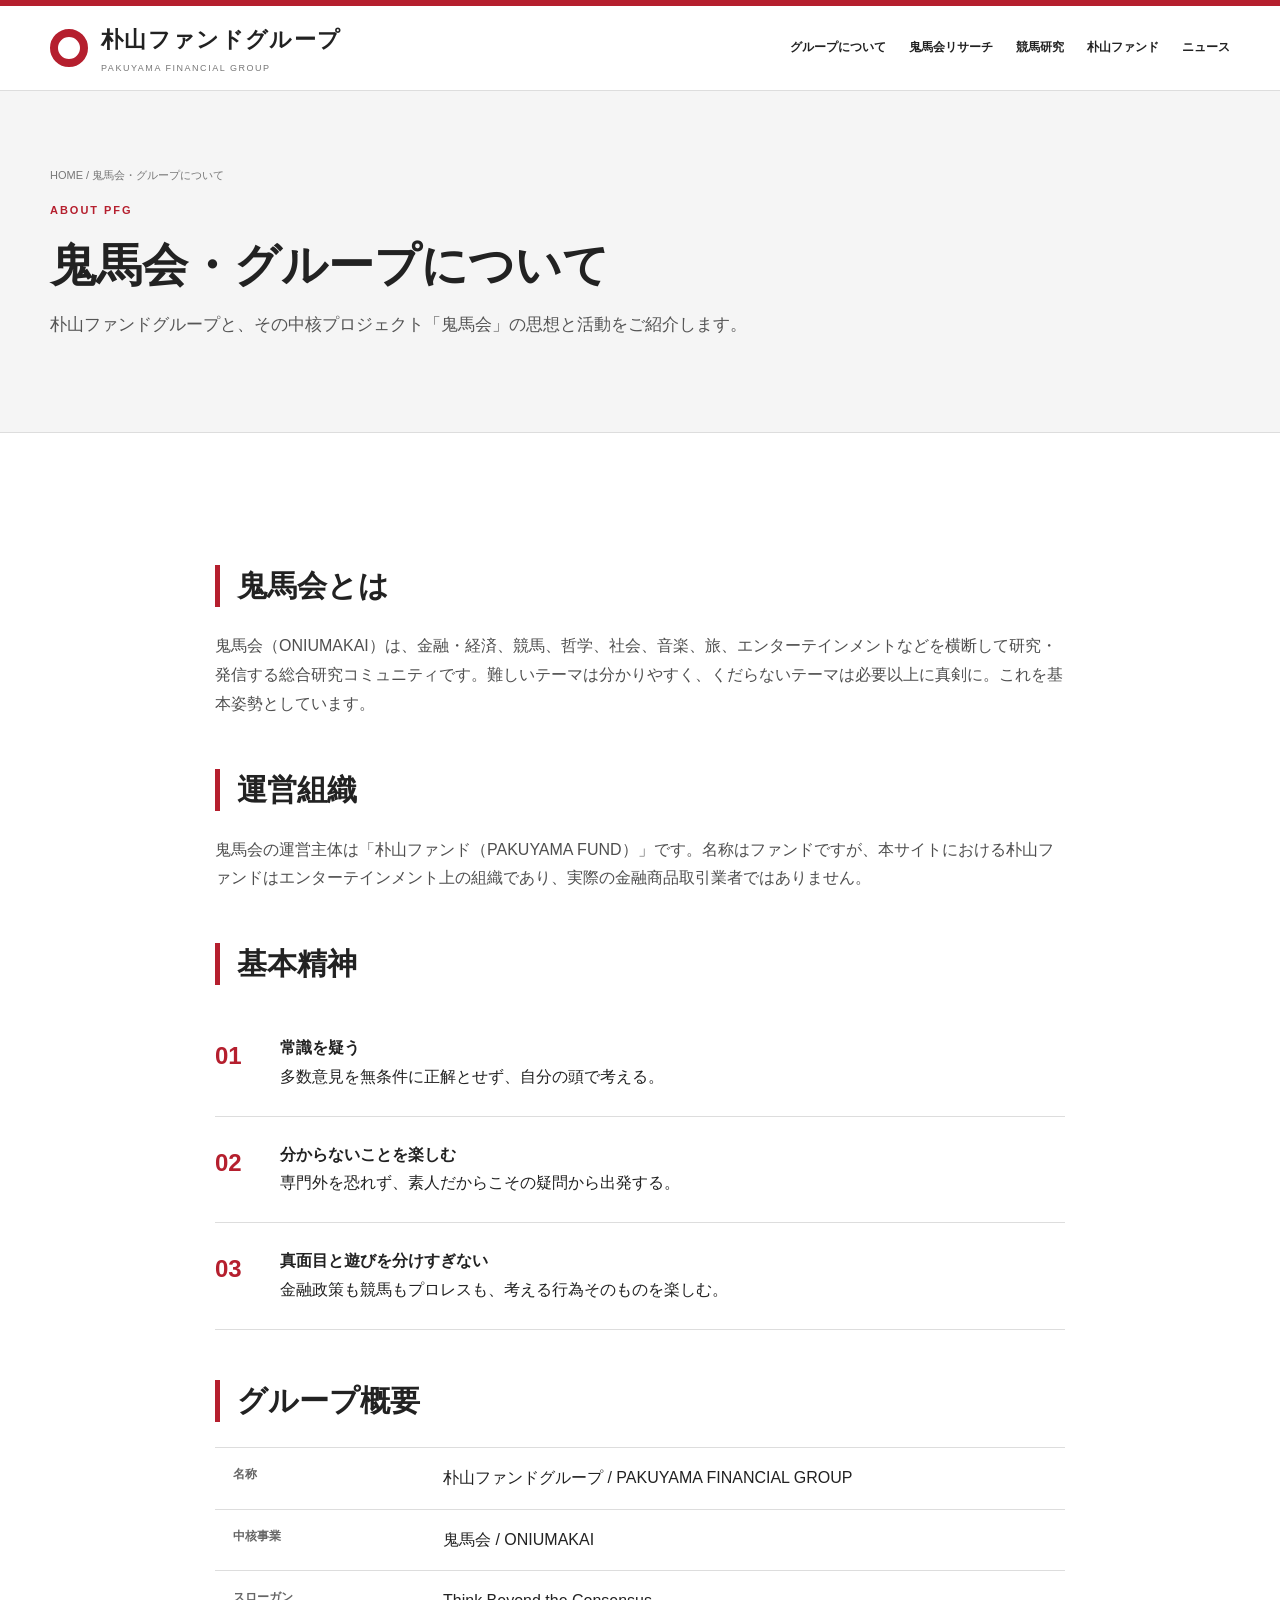
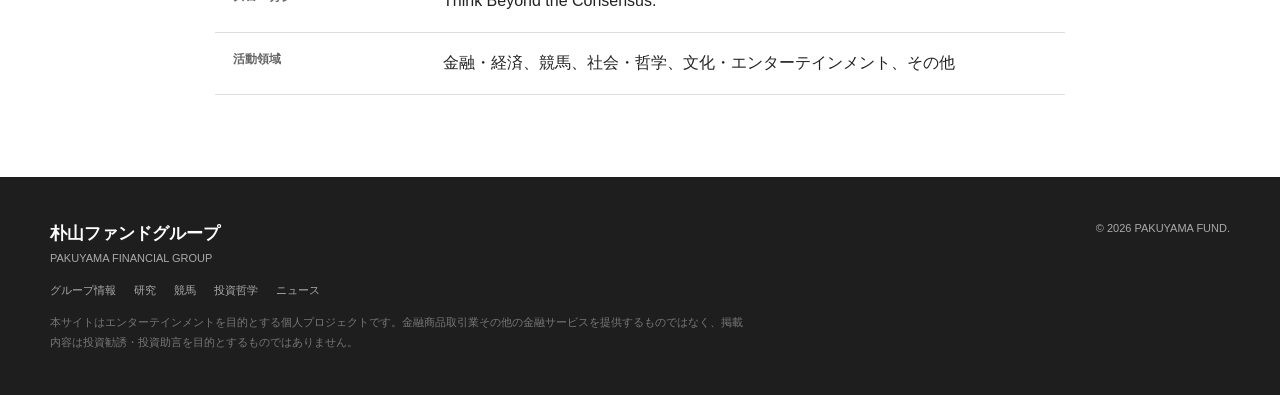
==== about.html @ 7d6de1ae "Add files via upload" ====
<!doctype html><html lang="ja"><head><meta charset="utf-8"><meta name="viewport" content="width=device-width,initial-scale=1"><title>グループについて | 朴山ファンドグループ</title><link rel="stylesheet" href="style.css"></head><body><div class="topline"></div><header><div class="wrap head"><a class="logo" href="index.html"><div class="mark"></div><div><strong>朴山ファンドグループ</strong><small>PAKUYAMA FINANCIAL GROUP</small></div></a><nav class="nav"><a href="about.html">グループについて</a><a href="research.html">鬼馬会リサーチ</a><a href="keiba.html">競馬研究</a><a href="fund.html">朴山ファンド</a><a href="news.html">ニュース</a></nav><div class="mobile">MENU</div></div></header><div class="page-hero"><div class="wrap"><div class="breadcrumb"><a href="index.html">HOME</a> / 鬼馬会・グループについて</div><div class="eyebrow">ABOUT PFG</div><h1>鬼馬会・グループについて</h1><p class="lead">朴山ファンドグループと、その中核プロジェクト「鬼馬会」の思想と活動をご紹介します。</p></div></div><main><section><div class="wrap article"><h2>鬼馬会とは</h2><p>鬼馬会（ONIUMAKAI）は、金融・経済、競馬、哲学、社会、音楽、旅、エンターテインメントなどを横断して研究・発信する総合研究コミュニティです。難しいテーマは分かりやすく、くだらないテーマは必要以上に真剣に。これを基本姿勢としています。</p><h2>運営組織</h2><p>鬼馬会の運営主体は「朴山ファンド（PAKUYAMA FUND）」です。名称はファンドですが、本サイトにおける朴山ファンドはエンターテインメント上の組織であり、実際の金融商品取引業者ではありません。</p><h2>基本精神</h2><div class="principles"><div class="principle"><div class="n">01</div><div><b>常識を疑う</b><br>多数意見を無条件に正解とせず、自分の頭で考える。</div></div><div class="principle"><div class="n">02</div><div><b>分からないことを楽しむ</b><br>専門外を恐れず、素人だからこその疑問から出発する。</div></div><div class="principle"><div class="n">03</div><div><b>真面目と遊びを分けすぎない</b><br>金融政策も競馬もプロレスも、考える行為そのものを楽しむ。</div></div></div><h2>グループ概要</h2><div class="profile"><div class="row"><b>名称</b><span>朴山ファンドグループ / PAKUYAMA FINANCIAL GROUP</span></div><div class="row"><b>中核事業</b><span>鬼馬会 / ONIUMAKAI</span></div><div class="row"><b>スローガン</b><span>Think Beyond the Consensus.</span></div><div class="row"><b>活動領域</b><span>金融・経済、競馬、社会・哲学、文化・エンターテインメント、その他</span></div></div></div></section></main><footer><div class="wrap foot"><div><strong>朴山ファンドグループ</strong><div>PAKUYAMA FINANCIAL GROUP</div><div class="footnav"><a href="about.html">グループ情報</a><a href="research.html">研究</a><a href="keiba.html">競馬</a><a href="fund.html">投資哲学</a><a href="news.html">ニュース</a></div><div class="disc">本サイトはエンターテインメントを目的とする個人プロジェクトです。金融商品取引業その他の金融サービスを提供するものではなく、掲載内容は投資勧誘・投資助言を目的とするものではありません。</div></div><div>© 2026 PAKUYAMA FUND.</div></div></footer></body></html>
---- style.css ----
:root{--red:#b51f2e;--red2:#8d1723;--ink:#222;--muted:#686868;--line:#ddd;--soft:#f4f4f4;--deep:#282828}
*{box-sizing:border-box}html{scroll-behavior:smooth}body{margin:0;color:var(--ink);font-family:-apple-system,BlinkMacSystemFont,"Segoe UI","Noto Sans JP","Yu Gothic",sans-serif;line-height:1.8;background:#fff}a{text-decoration:none;color:inherit}.wrap{width:min(1180px,calc(100% - 42px));margin:auto}.topline{height:6px;background:var(--red)}header{background:#fff;border-bottom:1px solid var(--line);position:sticky;top:0;z-index:30}.head{min-height:84px;display:flex;align-items:center;justify-content:space-between;gap:25px}.logo{display:flex;align-items:center;gap:13px}.mark{width:38px;height:38px;border:8px solid var(--red);border-radius:50%}.logo strong{font-size:22px;letter-spacing:.06em}.logo small{display:block;color:#777;font-size:9px;letter-spacing:.17em}.nav{display:flex;gap:23px;font-size:12px;font-weight:700}.nav a:hover{color:var(--red)}.hero{background:linear-gradient(100deg,#f7f7f7,#fff 60%,#eee);border-bottom:1px solid var(--line);overflow:hidden;position:relative}.hero:after{content:"PFG";position:absolute;right:-35px;bottom:-110px;font-size:320px;font-weight:900;color:rgba(181,31,46,.045)}.hero-inner{min-height:530px;display:flex;align-items:center;position:relative;z-index:1}.eyebrow{font-size:11px;font-weight:800;color:var(--red);letter-spacing:.18em}h1{font-size:clamp(42px,6vw,68px);line-height:1.2;margin:17px 0 22px;font-weight:650}h2{font-size:30px;line-height:1.4}.lead{font-size:17px;color:#555;max-width:760px}.redline{width:62px;height:4px;background:var(--red);margin:27px 0}.quick{border-bottom:1px solid var(--line)}.quick-grid{display:grid;grid-template-columns:repeat(4,1fr)}.quick a{padding:22px;border-right:1px solid var(--line);font-size:13px;font-weight:700;display:flex;justify-content:space-between}.quick a:first-child{border-left:1px solid var(--line)}.quick span,.arrow{color:var(--red)}section{padding:82px 0}.sec-title{display:flex;justify-content:space-between;align-items:end;border-bottom:2px solid #333;padding-bottom:14px;margin-bottom:34px}.sec-title h2{margin:0}.sec-title small{color:#777;letter-spacing:.15em}.news-row{display:grid;grid-template-columns:145px 125px 1fr;gap:20px;padding:18px 4px;border-bottom:1px solid var(--line);font-size:14px}.tag{color:var(--red);font-size:10px;font-weight:800;border:1px solid #d9a5aa;text-align:center;padding:2px 6px;height:max-content}.soft{background:var(--soft)}.cards{display:grid;grid-template-columns:repeat(3,1fr);gap:20px}.card{background:#fff;border-top:4px solid var(--red);padding:30px;min-height:225px;box-shadow:0 2px 8px rgba(0,0,0,.04)}.card small{color:#888;font-size:10px;letter-spacing:.12em}.card h3{font-size:20px;margin:10px 0}.card p{font-size:13px;color:#666}.dark{background:#2d2d2d;color:#fff}.dark .sec-title{border-color:#777}.dark p{color:#ccc}.tiles{display:grid;grid-template-columns:repeat(4,1fr);gap:1px;background:#555;border:1px solid #555}.tile{background:#333;padding:27px;min-height:145px}.tile span{font-size:12px;color:#bbb}.message{display:grid;grid-template-columns:1.1fr .9fr;gap:65px}.quote{background:#fafafa;border-left:5px solid var(--red);padding:28px;font-size:18px;line-height:2}.profile{border-top:1px solid var(--line)}.row{display:grid;grid-template-columns:210px 1fr;padding:16px 18px;border-bottom:1px solid var(--line)}.row b{font-size:12px;color:#666}.page-hero{padding:75px 0;background:#f5f5f5;border-bottom:1px solid var(--line)}.page-hero h1{font-size:46px;margin-bottom:10px}.breadcrumb{font-size:11px;color:#777;margin-bottom:15px}.article{max-width:850px}.article h2{margin-top:50px;border-left:5px solid var(--red);padding-left:17px}.article h3{margin-top:35px}.article p{color:#4f4f4f}.principles{counter-reset:item}.principle{display:grid;grid-template-columns:65px 1fr;padding:24px 0;border-bottom:1px solid var(--line)}.principle .n{font-size:24px;color:var(--red);font-weight:700}.notice{background:#fff7f7;border:1px solid #e6c4c7;padding:20px;font-size:12px;color:#555;margin-top:30px}footer{background:#1e1e1e;color:#aaa;padding:42px 0;font-size:11px}.foot{display:flex;justify-content:space-between;gap:30px}.foot strong{color:#fff;font-size:17px}.footnav{display:flex;gap:18px;margin-top:12px;flex-wrap:wrap}.disc{max-width:700px;color:#777;margin-top:12px}.mobile{display:none}
@media(max-width:820px){.nav{display:none}.mobile{display:block;font-size:12px;color:#777}.head{min-height:68px}.logo strong{font-size:18px}.hero-inner{min-height:480px}.hero:after{font-size:180px;bottom:-45px}.quick-grid,.cards,.tiles{grid-template-columns:1fr}.quick a{border-left:1px solid var(--line);border-bottom:1px solid var(--line)}section{padding:60px 0}.news-row{grid-template-columns:95px 1fr}.news-row a{grid-column:1/-1}.message{grid-template-columns:1fr;gap:25px}.row{grid-template-columns:1fr;gap:4px}.foot{display:block}.page-hero h1{font-size:38px}}
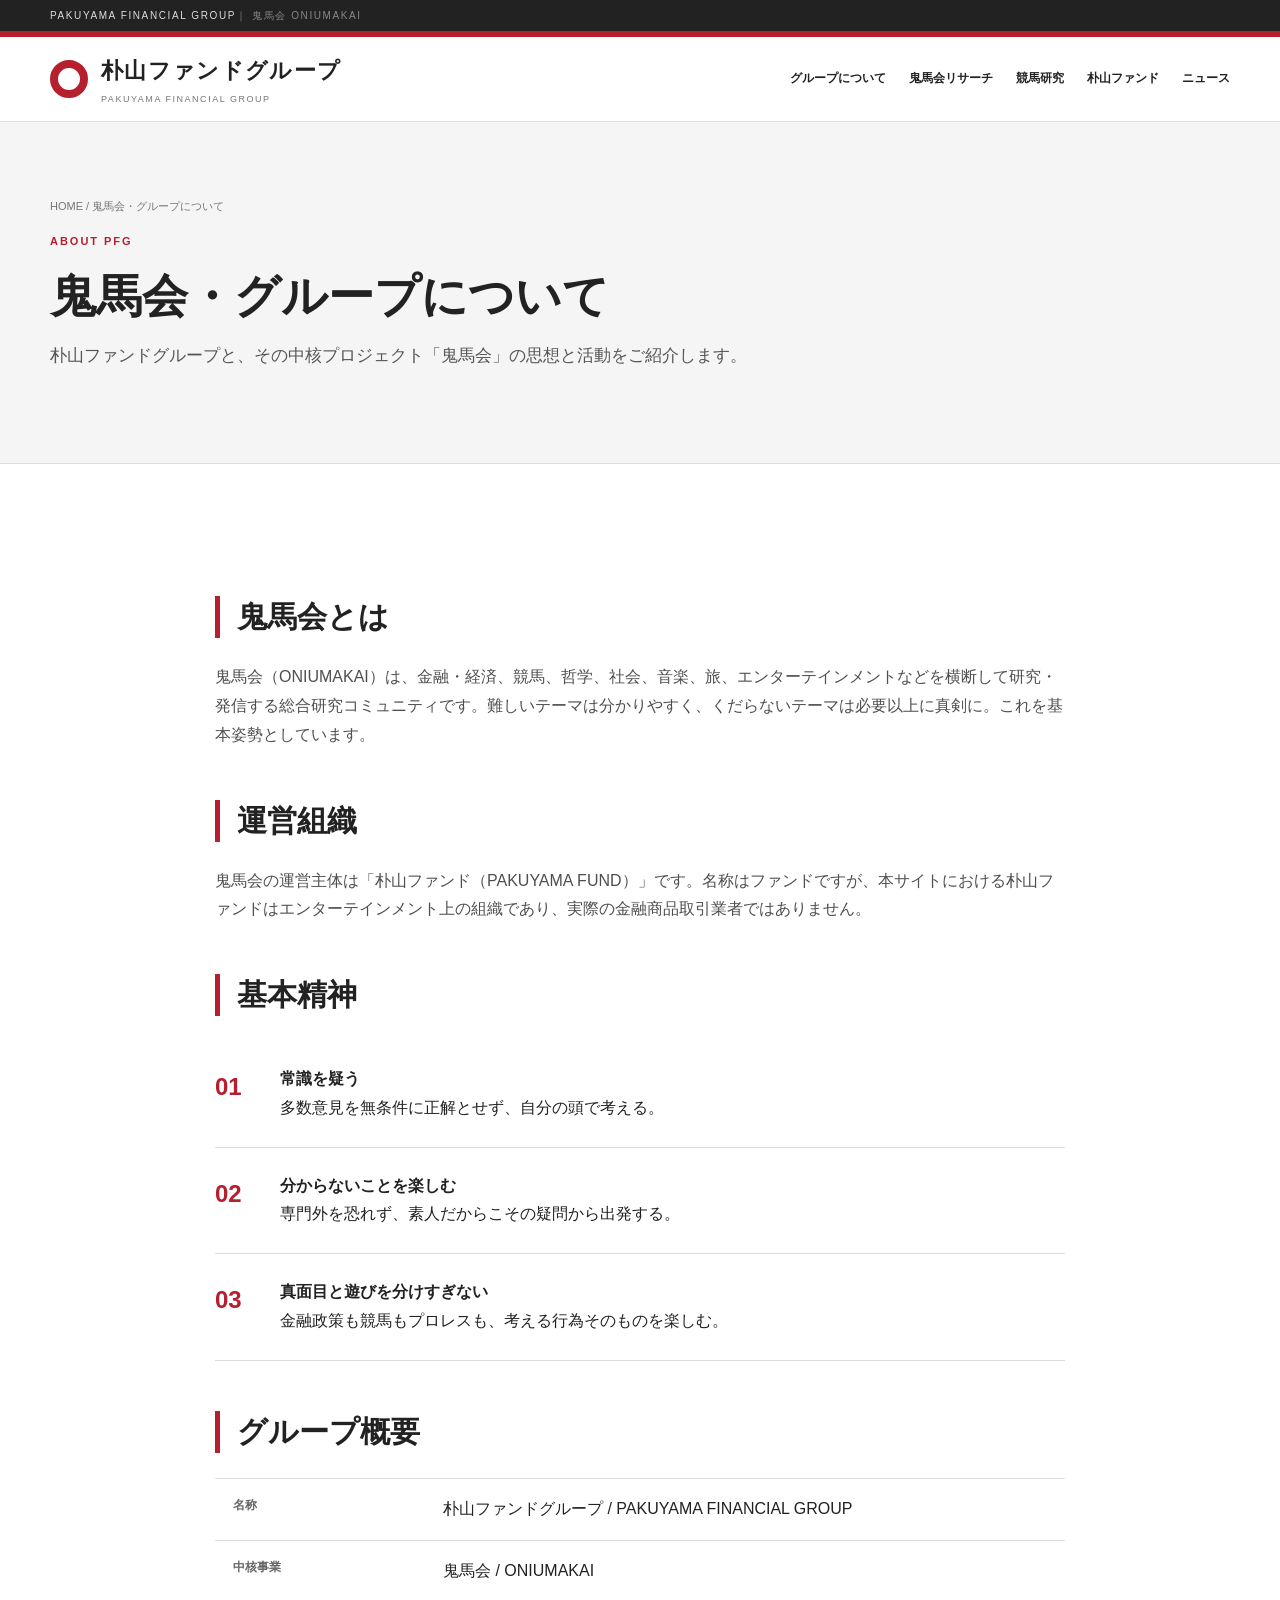
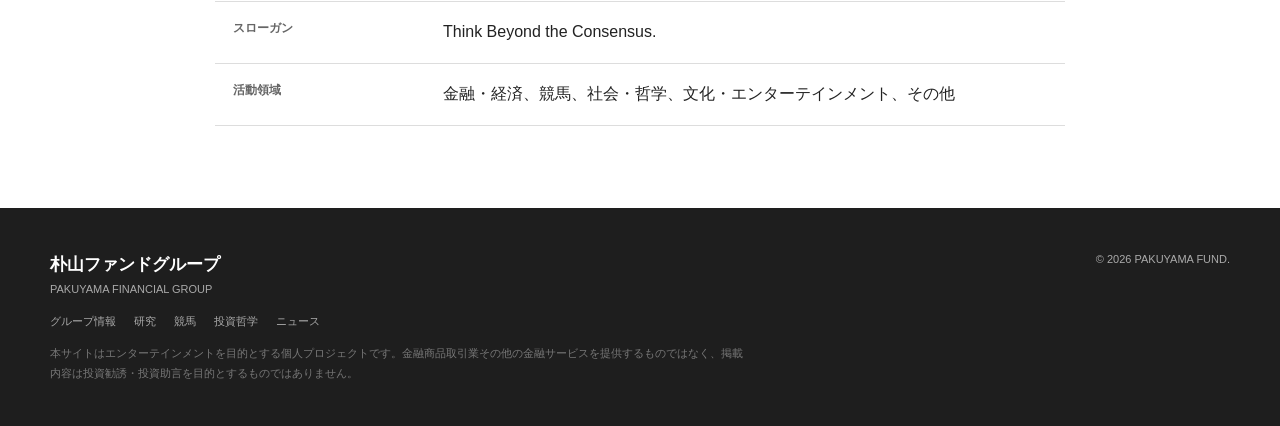
==== commit 9fd56729: "Apply PFG v4 design to About" ====
--- a/about.html
+++ b/about.html
@@ -1 +1 @@
-<!doctype html><html lang="ja"><head><meta charset="utf-8"><meta name="viewport" content="width=device-width,initial-scale=1"><title>グループについて | 朴山ファンドグループ</title><link rel="stylesheet" href="style.css"></head><body><div class="topline"></div><header><div class="wrap head"><a class="logo" href="index.html"><div class="mark"></div><div><strong>朴山ファンドグループ</strong><small>PAKUYAMA FINANCIAL GROUP</small></div></a><nav class="nav"><a href="about.html">グループについて</a><a href="research.html">鬼馬会リサーチ</a><a href="keiba.html">競馬研究</a><a href="fund.html">朴山ファンド</a><a href="news.html">ニュース</a></nav><div class="mobile">MENU</div></div></header><div class="page-hero"><div class="wrap"><div class="breadcrumb"><a href="index.html">HOME</a> / 鬼馬会・グループについて</div><div class="eyebrow">ABOUT PFG</div><h1>鬼馬会・グループについて</h1><p class="lead">朴山ファンドグループと、その中核プロジェクト「鬼馬会」の思想と活動をご紹介します。</p></div></div><main><section><div class="wrap article"><h2>鬼馬会とは</h2><p>鬼馬会（ONIUMAKAI）は、金融・経済、競馬、哲学、社会、音楽、旅、エンターテインメントなどを横断して研究・発信する総合研究コミュニティです。難しいテーマは分かりやすく、くだらないテーマは必要以上に真剣に。これを基本姿勢としています。</p><h2>運営組織</h2><p>鬼馬会の運営主体は「朴山ファンド（PAKUYAMA FUND）」です。名称はファンドですが、本サイトにおける朴山ファンドはエンターテインメント上の組織であり、実際の金融商品取引業者ではありません。</p><h2>基本精神</h2><div class="principles"><div class="principle"><div class="n">01</div><div><b>常識を疑う</b><br>多数意見を無条件に正解とせず、自分の頭で考える。</div></div><div class="principle"><div class="n">02</div><div><b>分からないことを楽しむ</b><br>専門外を恐れず、素人だからこその疑問から出発する。</div></div><div class="principle"><div class="n">03</div><div><b>真面目と遊びを分けすぎない</b><br>金融政策も競馬もプロレスも、考える行為そのものを楽しむ。</div></div></div><h2>グループ概要</h2><div class="profile"><div class="row"><b>名称</b><span>朴山ファンドグループ / PAKUYAMA FINANCIAL GROUP</span></div><div class="row"><b>中核事業</b><span>鬼馬会 / ONIUMAKAI</span></div><div class="row"><b>スローガン</b><span>Think Beyond the Consensus.</span></div><div class="row"><b>活動領域</b><span>金融・経済、競馬、社会・哲学、文化・エンターテインメント、その他</span></div></div></div></section></main><footer><div class="wrap foot"><div><strong>朴山ファンドグループ</strong><div>PAKUYAMA FINANCIAL GROUP</div><div class="footnav"><a href="about.html">グループ情報</a><a href="research.html">研究</a><a href="keiba.html">競馬</a><a href="fund.html">投資哲学</a><a href="news.html">ニュース</a></div><div class="disc">本サイトはエンターテインメントを目的とする個人プロジェクトです。金融商品取引業その他の金融サービスを提供するものではなく、掲載内容は投資勧誘・投資助言を目的とするものではありません。</div></div><div>© 2026 PAKUYAMA FUND.</div></div></footer></body></html>+<!doctype html><html lang="ja"><head><meta charset="utf-8"><meta name="viewport" content="width=device-width,initial-scale=1"><title>グループについて | 朴山ファンドグループ</title><link rel="stylesheet" href="style.css"></head><body><div class="corpbar"><div class="wrap">PAKUYAMA FINANCIAL GROUP <span>｜ 鬼馬会 ONIUMAKAI</span></div></div><div class="topline"></div><header><div class="wrap head"><a class="logo" href="index.html"><div class="mark"></div><div><strong>朴山ファンドグループ</strong><small>PAKUYAMA FINANCIAL GROUP</small></div></a><nav class="nav"><a href="about.html">グループについて</a><a href="research.html">鬼馬会リサーチ</a><a href="keiba.html">競馬研究</a><a href="fund.html">朴山ファンド</a><a href="news.html">ニュース</a></nav><div class="mobile">MENU</div></div></header><div class="page-hero"><div class="wrap"><div class="breadcrumb"><a href="index.html">HOME</a> / 鬼馬会・グループについて</div><div class="eyebrow">ABOUT PFG</div><h1>鬼馬会・グループについて</h1><div class="page-accent"></div><p class="lead">朴山ファンドグループと、その中核プロジェクト「鬼馬会」の思想と活動をご紹介します。</p></div></div><main><section><div class="wrap article"><h2>鬼馬会とは</h2><p>鬼馬会（ONIUMAKAI）は、金融・経済、競馬、哲学、社会、音楽、旅、エンターテインメントなどを横断して研究・発信する総合研究コミュニティです。難しいテーマは分かりやすく、くだらないテーマは必要以上に真剣に。これを基本姿勢としています。</p><h2>運営組織</h2><p>鬼馬会の運営主体は「朴山ファンド（PAKUYAMA FUND）」です。名称はファンドですが、本サイトにおける朴山ファンドはエンターテインメント上の組織であり、実際の金融商品取引業者ではありません。</p><h2>基本精神</h2><div class="principles"><div class="principle"><div class="n">01</div><div><b>常識を疑う</b><br>多数意見を無条件に正解とせず、自分の頭で考える。</div></div><div class="principle"><div class="n">02</div><div><b>分からないことを楽しむ</b><br>専門外を恐れず、素人だからこその疑問から出発する。</div></div><div class="principle"><div class="n">03</div><div><b>真面目と遊びを分けすぎない</b><br>金融政策も競馬もプロレスも、考える行為そのものを楽しむ。</div></div></div><h2>グループ概要</h2><div class="profile"><div class="row"><b>名称</b><span>朴山ファンドグループ / PAKUYAMA FINANCIAL GROUP</span></div><div class="row"><b>中核事業</b><span>鬼馬会 / ONIUMAKAI</span></div><div class="row"><b>スローガン</b><span>Think Beyond the Consensus.</span></div><div class="row"><b>活動領域</b><span>金融・経済、競馬、社会・哲学、文化・エンターテインメント、その他</span></div></div></div></section></main><footer><div class="wrap foot"><div><strong>朴山ファンドグループ</strong><div>PAKUYAMA FINANCIAL GROUP</div><div class="footnav"><a href="about.html">グループ情報</a><a href="research.html">研究</a><a href="keiba.html">競馬</a><a href="fund.html">投資哲学</a><a href="news.html">ニュース</a></div><div class="disc">本サイトはエンターテインメントを目的とする個人プロジェクトです。金融商品取引業その他の金融サービスを提供するものではなく、掲載内容は投資勧誘・投資助言を目的とするものではありません。</div></div><div>© 2026 PAKUYAMA FUND.</div></div></footer></body></html>
--- a/style.css
+++ b/style.css
@@ -2,3 +2,11 @@
 :root{--red:#b51f2e;--red2:#8d1723;--ink:#222;--muted:#686868;--line:#ddd;--soft:#f4f4f4;--deep:#282828}
 *{box-sizing:border-box}html{scroll-behavior:smooth}body{margin:0;color:var(--ink);font-family:-apple-system,BlinkMacSystemFont,"Segoe UI","Noto Sans JP","Yu Gothic",sans-serif;line-height:1.8;background:#fff}a{text-decoration:none;color:inherit}.wrap{width:min(1180px,calc(100% - 42px));margin:auto}.topline{height:6px;background:var(--red)}header{background:#fff;border-bottom:1px solid var(--line);position:sticky;top:0;z-index:30}.head{min-height:84px;display:flex;align-items:center;justify-content:space-between;gap:25px}.logo{display:flex;align-items:center;gap:13px}.mark{width:38px;height:38px;border:8px solid var(--red);border-radius:50%}.logo strong{font-size:22px;letter-spacing:.06em}.logo small{display:block;color:#777;font-size:9px;letter-spacing:.17em}.nav{display:flex;gap:23px;font-size:12px;font-weight:700}.nav a:hover{color:var(--red)}.hero{background:linear-gradient(100deg,#f7f7f7,#fff 60%,#eee);border-bottom:1px solid var(--line);overflow:hidden;position:relative}.hero:after{content:"PFG";position:absolute;right:-35px;bottom:-110px;font-size:320px;font-weight:900;color:rgba(181,31,46,.045)}.hero-inner{min-height:530px;display:flex;align-items:center;position:relative;z-index:1}.eyebrow{font-size:11px;font-weight:800;color:var(--red);letter-spacing:.18em}h1{font-size:clamp(42px,6vw,68px);line-height:1.2;margin:17px 0 22px;font-weight:650}h2{font-size:30px;line-height:1.4}.lead{font-size:17px;color:#555;max-width:760px}.redline{width:62px;height:4px;background:var(--red);margin:27px 0}.quick{border-bottom:1px solid var(--line)}.quick-grid{display:grid;grid-template-columns:repeat(4,1fr)}.quick a{padding:22px;border-right:1px solid var(--line);font-size:13px;font-weight:700;display:flex;justify-content:space-between}.quick a:first-child{border-left:1px solid var(--line)}.quick span,.arrow{color:var(--red)}section{padding:82px 0}.sec-title{display:flex;justify-content:space-between;align-items:end;border-bottom:2px solid #333;padding-bottom:14px;margin-bottom:34px}.sec-title h2{margin:0}.sec-title small{color:#777;letter-spacing:.15em}.news-row{display:grid;grid-template-columns:145px 125px 1fr;gap:20px;padding:18px 4px;border-bottom:1px solid var(--line);font-size:14px}.tag{color:var(--red);font-size:10px;font-weight:800;border:1px solid #d9a5aa;text-align:center;padding:2px 6px;height:max-content}.soft{background:var(--soft)}.cards{display:grid;grid-template-columns:repeat(3,1fr);gap:20px}.card{background:#fff;border-top:4px solid var(--red);padding:30px;min-height:225px;box-shadow:0 2px 8px rgba(0,0,0,.04)}.card small{color:#888;font-size:10px;letter-spacing:.12em}.card h3{font-size:20px;margin:10px 0}.card p{font-size:13px;color:#666}.dark{background:#2d2d2d;color:#fff}.dark .sec-title{border-color:#777}.dark p{color:#ccc}.tiles{display:grid;grid-template-columns:repeat(4,1fr);gap:1px;background:#555;border:1px solid #555}.tile{background:#333;padding:27px;min-height:145px}.tile span{font-size:12px;color:#bbb}.message{display:grid;grid-template-columns:1.1fr .9fr;gap:65px}.quote{background:#fafafa;border-left:5px solid var(--red);padding:28px;font-size:18px;line-height:2}.profile{border-top:1px solid var(--line)}.row{display:grid;grid-template-columns:210px 1fr;padding:16px 18px;border-bottom:1px solid var(--line)}.row b{font-size:12px;color:#666}.page-hero{padding:75px 0;background:#f5f5f5;border-bottom:1px solid var(--line)}.page-hero h1{font-size:46px;margin-bottom:10px}.breadcrumb{font-size:11px;color:#777;margin-bottom:15px}.article{max-width:850px}.article h2{margin-top:50px;border-left:5px solid var(--red);padding-left:17px}.article h3{margin-top:35px}.article p{color:#4f4f4f}.principles{counter-reset:item}.principle{display:grid;grid-template-columns:65px 1fr;padding:24px 0;border-bottom:1px solid var(--line)}.principle .n{font-size:24px;color:var(--red);font-weight:700}.notice{background:#fff7f7;border:1px solid #e6c4c7;padding:20px;font-size:12px;color:#555;margin-top:30px}footer{background:#1e1e1e;color:#aaa;padding:42px 0;font-size:11px}.foot{display:flex;justify-content:space-between;gap:30px}.foot strong{color:#fff;font-size:17px}.footnav{display:flex;gap:18px;margin-top:12px;flex-wrap:wrap}.disc{max-width:700px;color:#777;margin-top:12px}.mobile{display:none}
 @media(max-width:820px){.nav{display:none}.mobile{display:block;font-size:12px;color:#777}.head{min-height:68px}.logo strong{font-size:18px}.hero-inner{min-height:480px}.hero:after{font-size:180px;bottom:-45px}.quick-grid,.cards,.tiles{grid-template-columns:1fr}.quick a{border-left:1px solid var(--line);border-bottom:1px solid var(--line)}section{padding:60px 0}.news-row{grid-template-columns:95px 1fr}.news-row a{grid-column:1/-1}.message{grid-template-columns:1fr;gap:25px}.row{grid-template-columns:1fr;gap:4px}.foot{display:block}.page-hero h1{font-size:38px}}
+
+.corpbar{background:#222;color:#ddd;font-size:10px;letter-spacing:.16em}.corpbar .wrap{height:31px;display:flex;align-items:center}.corpbar span{color:#888}
+.hero.mega{min-height:620px;background:linear-gradient(110deg,#f7f7f7 0%,#fff 55%,#eceeef 100%);position:relative;overflow:hidden}
+.hero.mega:before{content:"PFG";position:absolute;right:-30px;bottom:-105px;font:900 310px/1 Georgia,serif;color:rgba(181,31,46,.045);letter-spacing:-.08em}
+.hero.mega h1{font-family:Georgia,"Yu Mincho",serif;font-weight:500;font-size:clamp(48px,6vw,76px)}
+.group-message{background:#202b36;color:#fff;padding:62px 0}.group-message b{font-size:10px;letter-spacing:.22em;color:#d99aa2}.group-message h2{font-family:Georgia,"Yu Mincho",serif;font-weight:500;font-size:clamp(27px,4vw,42px);line-height:1.55;margin:10px 0}
+.card{transition:.2s}.card:hover{transform:translateY(-3px);box-shadow:0 14px 35px rgba(0,0,0,.09)}
+@media(max-width:800px){.corpbar{display:none}.hero.mega{min-height:540px}.hero.mega:before{font-size:180px;bottom:-45px}}
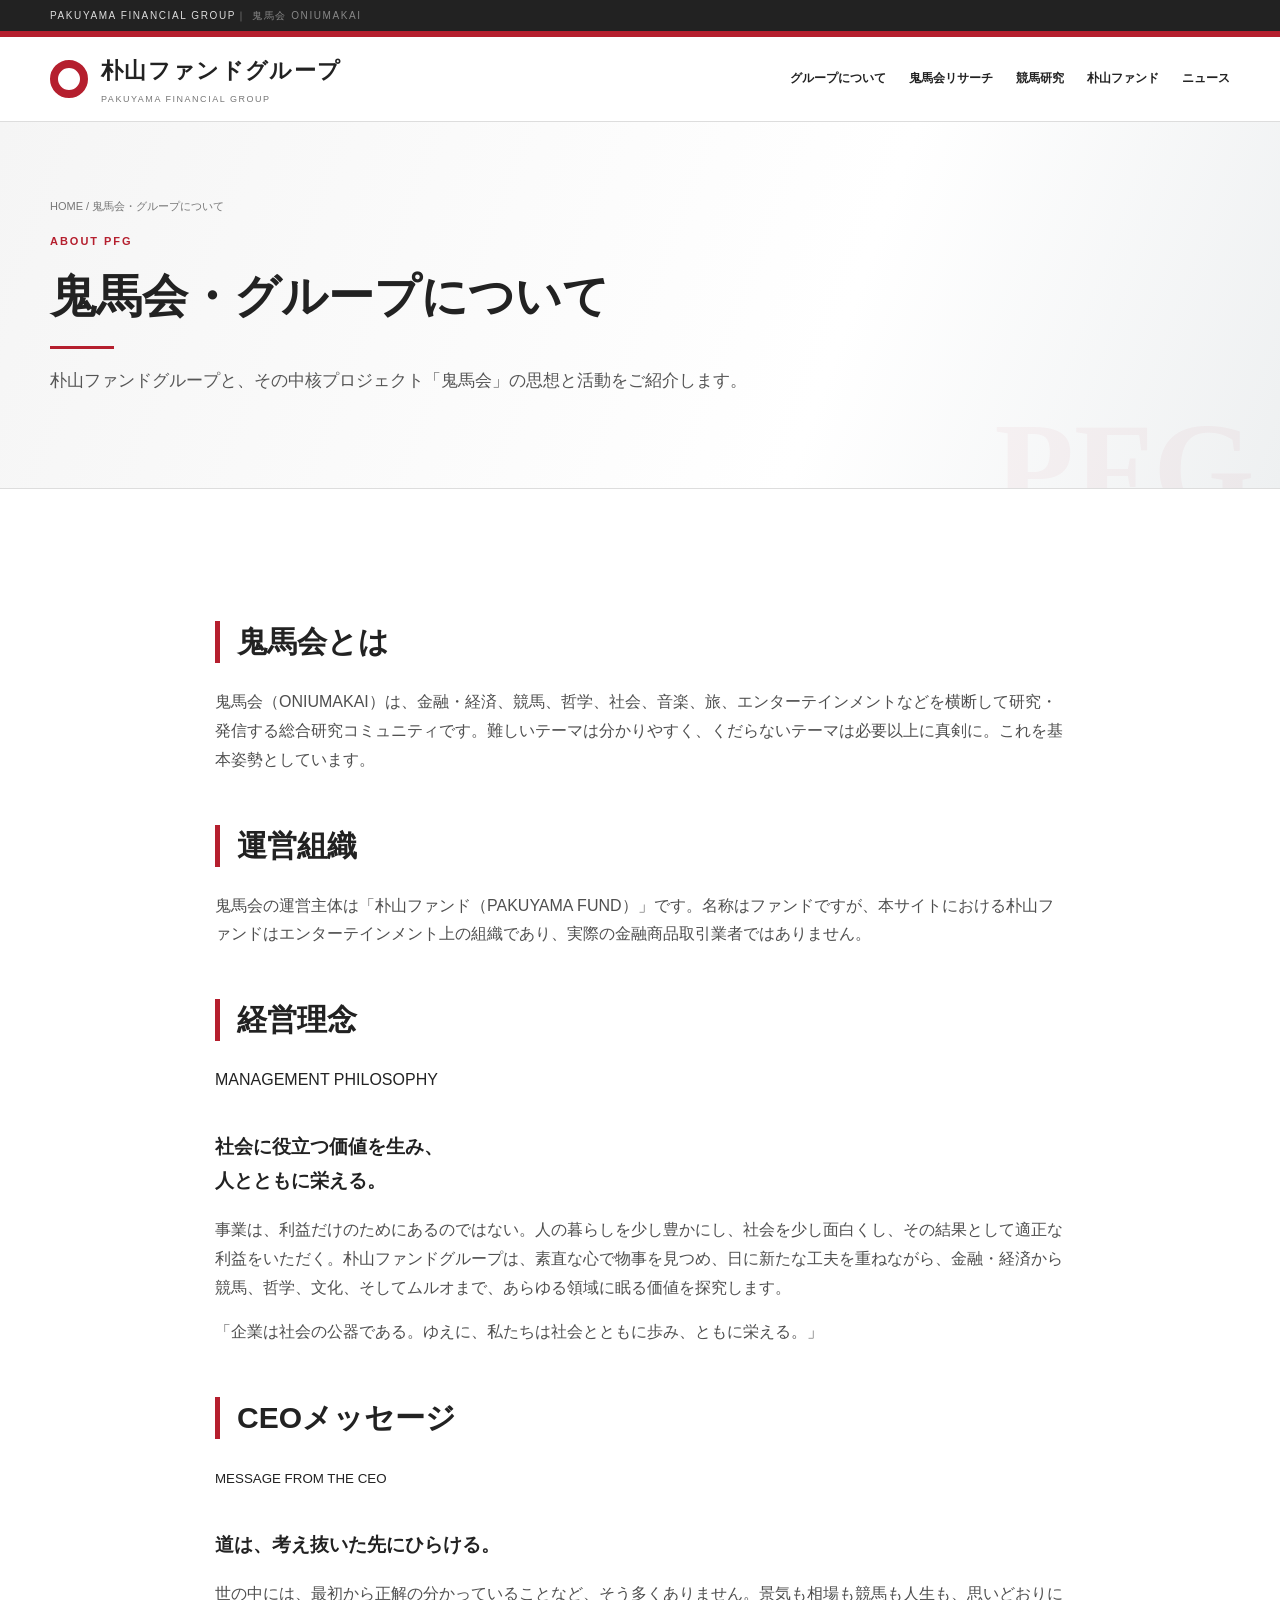
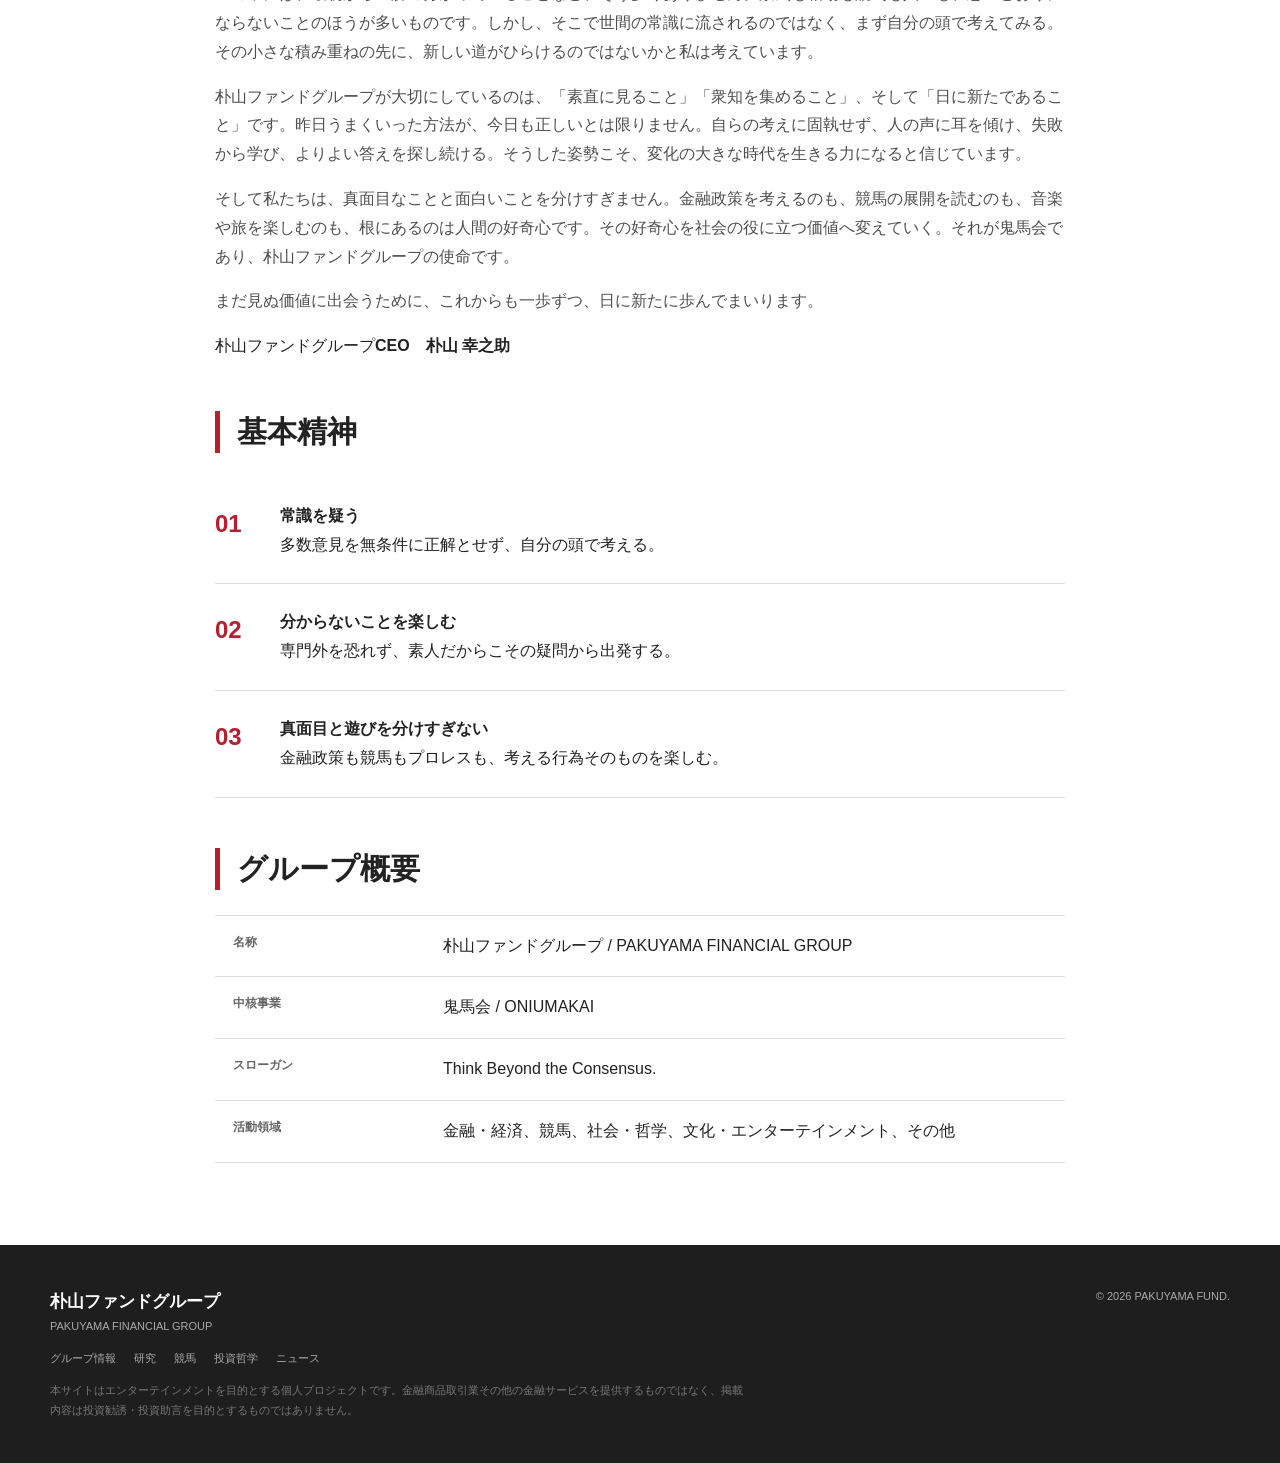
==== commit dd1fa7c1: "Add management philosophy and CEO message" ====
--- a/about.html
+++ b/about.html
@@ -1 +1 @@
-<!doctype html><html lang="ja"><head><meta charset="utf-8"><meta name="viewport" content="width=device-width,initial-scale=1"><title>グループについて | 朴山ファンドグループ</title><link rel="stylesheet" href="style.css"></head><body><div class="corpbar"><div class="wrap">PAKUYAMA FINANCIAL GROUP <span>｜ 鬼馬会 ONIUMAKAI</span></div></div><div class="topline"></div><header><div class="wrap head"><a class="logo" href="index.html"><div class="mark"></div><div><strong>朴山ファンドグループ</strong><small>PAKUYAMA FINANCIAL GROUP</small></div></a><nav class="nav"><a href="about.html">グループについて</a><a href="research.html">鬼馬会リサーチ</a><a href="keiba.html">競馬研究</a><a href="fund.html">朴山ファンド</a><a href="news.html">ニュース</a></nav><div class="mobile">MENU</div></div></header><div class="page-hero"><div class="wrap"><div class="breadcrumb"><a href="index.html">HOME</a> / 鬼馬会・グループについて</div><div class="eyebrow">ABOUT PFG</div><h1>鬼馬会・グループについて</h1><div class="page-accent"></div><p class="lead">朴山ファンドグループと、その中核プロジェクト「鬼馬会」の思想と活動をご紹介します。</p></div></div><main><section><div class="wrap article"><h2>鬼馬会とは</h2><p>鬼馬会（ONIUMAKAI）は、金融・経済、競馬、哲学、社会、音楽、旅、エンターテインメントなどを横断して研究・発信する総合研究コミュニティです。難しいテーマは分かりやすく、くだらないテーマは必要以上に真剣に。これを基本姿勢としています。</p><h2>運営組織</h2><p>鬼馬会の運営主体は「朴山ファンド（PAKUYAMA FUND）」です。名称はファンドですが、本サイトにおける朴山ファンドはエンターテインメント上の組織であり、実際の金融商品取引業者ではありません。</p><h2>基本精神</h2><div class="principles"><div class="principle"><div class="n">01</div><div><b>常識を疑う</b><br>多数意見を無条件に正解とせず、自分の頭で考える。</div></div><div class="principle"><div class="n">02</div><div><b>分からないことを楽しむ</b><br>専門外を恐れず、素人だからこその疑問から出発する。</div></div><div class="principle"><div class="n">03</div><div><b>真面目と遊びを分けすぎない</b><br>金融政策も競馬もプロレスも、考える行為そのものを楽しむ。</div></div></div><h2>グループ概要</h2><div class="profile"><div class="row"><b>名称</b><span>朴山ファンドグループ / PAKUYAMA FINANCIAL GROUP</span></div><div class="row"><b>中核事業</b><span>鬼馬会 / ONIUMAKAI</span></div><div class="row"><b>スローガン</b><span>Think Beyond the Consensus.</span></div><div class="row"><b>活動領域</b><span>金融・経済、競馬、社会・哲学、文化・エンターテインメント、その他</span></div></div></div></section></main><footer><div class="wrap foot"><div><strong>朴山ファンドグループ</strong><div>PAKUYAMA FINANCIAL GROUP</div><div class="footnav"><a href="about.html">グループ情報</a><a href="research.html">研究</a><a href="keiba.html">競馬</a><a href="fund.html">投資哲学</a><a href="news.html">ニュース</a></div><div class="disc">本サイトはエンターテインメントを目的とする個人プロジェクトです。金融商品取引業その他の金融サービスを提供するものではなく、掲載内容は投資勧誘・投資助言を目的とするものではありません。</div></div><div>© 2026 PAKUYAMA FUND.</div></div></footer></body></html>+<!doctype html><html lang="ja"><head><meta charset="utf-8"><meta name="viewport" content="width=device-width,initial-scale=1"><title>グループについて | 朴山ファンドグループ</title><link rel="stylesheet" href="style.css"></head><body><div class="corpbar"><div class="wrap">PAKUYAMA FINANCIAL GROUP <span>｜ 鬼馬会 ONIUMAKAI</span></div></div><div class="topline"></div><header><div class="wrap head"><a class="logo" href="index.html"><div class="mark"></div><div><strong>朴山ファンドグループ</strong><small>PAKUYAMA FINANCIAL GROUP</small></div></a><nav class="nav"><a href="about.html">グループについて</a><a href="research.html">鬼馬会リサーチ</a><a href="keiba.html">競馬研究</a><a href="fund.html">朴山ファンド</a><a href="news.html">ニュース</a></nav><div class="mobile">MENU</div></div></header><div class="page-hero"><div class="wrap"><div class="breadcrumb"><a href="index.html">HOME</a> / 鬼馬会・グループについて</div><div class="eyebrow">ABOUT PFG</div><h1>鬼馬会・グループについて</h1><div class="page-accent"></div><p class="lead">朴山ファンドグループと、その中核プロジェクト「鬼馬会」の思想と活動をご紹介します。</p></div></div><main><section><div class="wrap article"><h2>鬼馬会とは</h2><p>鬼馬会（ONIUMAKAI）は、金融・経済、競馬、哲学、社会、音楽、旅、エンターテインメントなどを横断して研究・発信する総合研究コミュニティです。難しいテーマは分かりやすく、くだらないテーマは必要以上に真剣に。これを基本姿勢としています。</p><h2>運営組織</h2><p>鬼馬会の運営主体は「朴山ファンド（PAKUYAMA FUND）」です。名称はファンドですが、本サイトにおける朴山ファンドはエンターテインメント上の組織であり、実際の金融商品取引業者ではありません。</p><h2>経営理念</h2><div class="philosophy-box"><div class="philosophy-kicker">MANAGEMENT PHILOSOPHY</div><h3>社会に役立つ価値を生み、<br>人とともに栄える。</h3><p>事業は、利益だけのためにあるのではない。人の暮らしを少し豊かにし、社会を少し面白くし、その結果として適正な利益をいただく。朴山ファンドグループは、素直な心で物事を見つめ、日に新たな工夫を重ねながら、金融・経済から競馬、哲学、文化、そしてムルオまで、あらゆる領域に眠る価値を探究します。</p><p class="philosophy-line">「企業は社会の公器である。ゆえに、私たちは社会とともに歩み、ともに栄える。」</p></div><h2>CEOメッセージ</h2><div class="ceo-message"><div class="ceo-title"><small>MESSAGE FROM THE CEO</small><h3>道は、考え抜いた先にひらける。</h3></div><p>世の中には、最初から正解の分かっていることなど、そう多くありません。景気も相場も競馬も人生も、思いどおりにならないことのほうが多いものです。しかし、そこで世間の常識に流されるのではなく、まず自分の頭で考えてみる。その小さな積み重ねの先に、新しい道がひらけるのではないかと私は考えています。</p><p>朴山ファンドグループが大切にしているのは、「素直に見ること」「衆知を集めること」、そして「日に新たであること」です。昨日うまくいった方法が、今日も正しいとは限りません。自らの考えに固執せず、人の声に耳を傾け、失敗から学び、よりよい答えを探し続ける。そうした姿勢こそ、変化の大きな時代を生きる力になると信じています。</p><p>そして私たちは、真面目なことと面白いことを分けすぎません。金融政策を考えるのも、競馬の展開を読むのも、音楽や旅を楽しむのも、根にあるのは人間の好奇心です。その好奇心を社会の役に立つ価値へ変えていく。それが鬼馬会であり、朴山ファンドグループの使命です。</p><p>まだ見ぬ価値に出会うために、これからも一歩ずつ、日に新たに歩んでまいります。</p><div class="ceo-sign"><span>朴山ファンドグループ</span><b>CEO　朴山 幸之助</b></div></div><h2>基本精神</h2><div class="principles"><div class="principle"><div class="n">01</div><div><b>常識を疑う</b><br>多数意見を無条件に正解とせず、自分の頭で考える。</div></div><div class="principle"><div class="n">02</div><div><b>分からないことを楽しむ</b><br>専門外を恐れず、素人だからこその疑問から出発する。</div></div><div class="principle"><div class="n">03</div><div><b>真面目と遊びを分けすぎない</b><br>金融政策も競馬もプロレスも、考える行為そのものを楽しむ。</div></div></div><h2>グループ概要</h2><div class="profile"><div class="row"><b>名称</b><span>朴山ファンドグループ / PAKUYAMA FINANCIAL GROUP</span></div><div class="row"><b>中核事業</b><span>鬼馬会 / ONIUMAKAI</span></div><div class="row"><b>スローガン</b><span>Think Beyond the Consensus.</span></div><div class="row"><b>活動領域</b><span>金融・経済、競馬、社会・哲学、文化・エンターテインメント、その他</span></div></div></div></section></main><footer><div class="wrap foot"><div><strong>朴山ファンドグループ</strong><div>PAKUYAMA FINANCIAL GROUP</div><div class="footnav"><a href="about.html">グループ情報</a><a href="research.html">研究</a><a href="keiba.html">競馬</a><a href="fund.html">投資哲学</a><a href="news.html">ニュース</a></div><div class="disc">本サイトはエンターテインメントを目的とする個人プロジェクトです。金融商品取引業その他の金融サービスを提供するものではなく、掲載内容は投資勧誘・投資助言を目的とするものではありません。</div></div><div>© 2026 PAKUYAMA FUND.</div></div></footer></body></html>
--- a/style.css
+++ b/style.css
@@ -10,3 +10,7 @@
 .group-message{background:#202b36;color:#fff;padding:62px 0}.group-message b{font-size:10px;letter-spacing:.22em;color:#d99aa2}.group-message h2{font-family:Georgia,"Yu Mincho",serif;font-weight:500;font-size:clamp(27px,4vw,42px);line-height:1.55;margin:10px 0}
 .card{transition:.2s}.card:hover{transform:translateY(-3px);box-shadow:0 14px 35px rgba(0,0,0,.09)}
 @media(max-width:800px){.corpbar{display:none}.hero.mega{min-height:540px}.hero.mega:before{font-size:180px;bottom:-45px}}
+
+.page-accent{width:64px;height:3px;background:var(--red);margin-top:22px}
+.page-hero{background:linear-gradient(110deg,#f5f5f5,#fff 65%,#eef0f1);position:relative;overflow:hidden}
+.page-hero:after{content:"PFG";position:absolute;right:2%;bottom:-45px;font:900 130px/1 Georgia,serif;color:rgba(176,24,43,.04)}
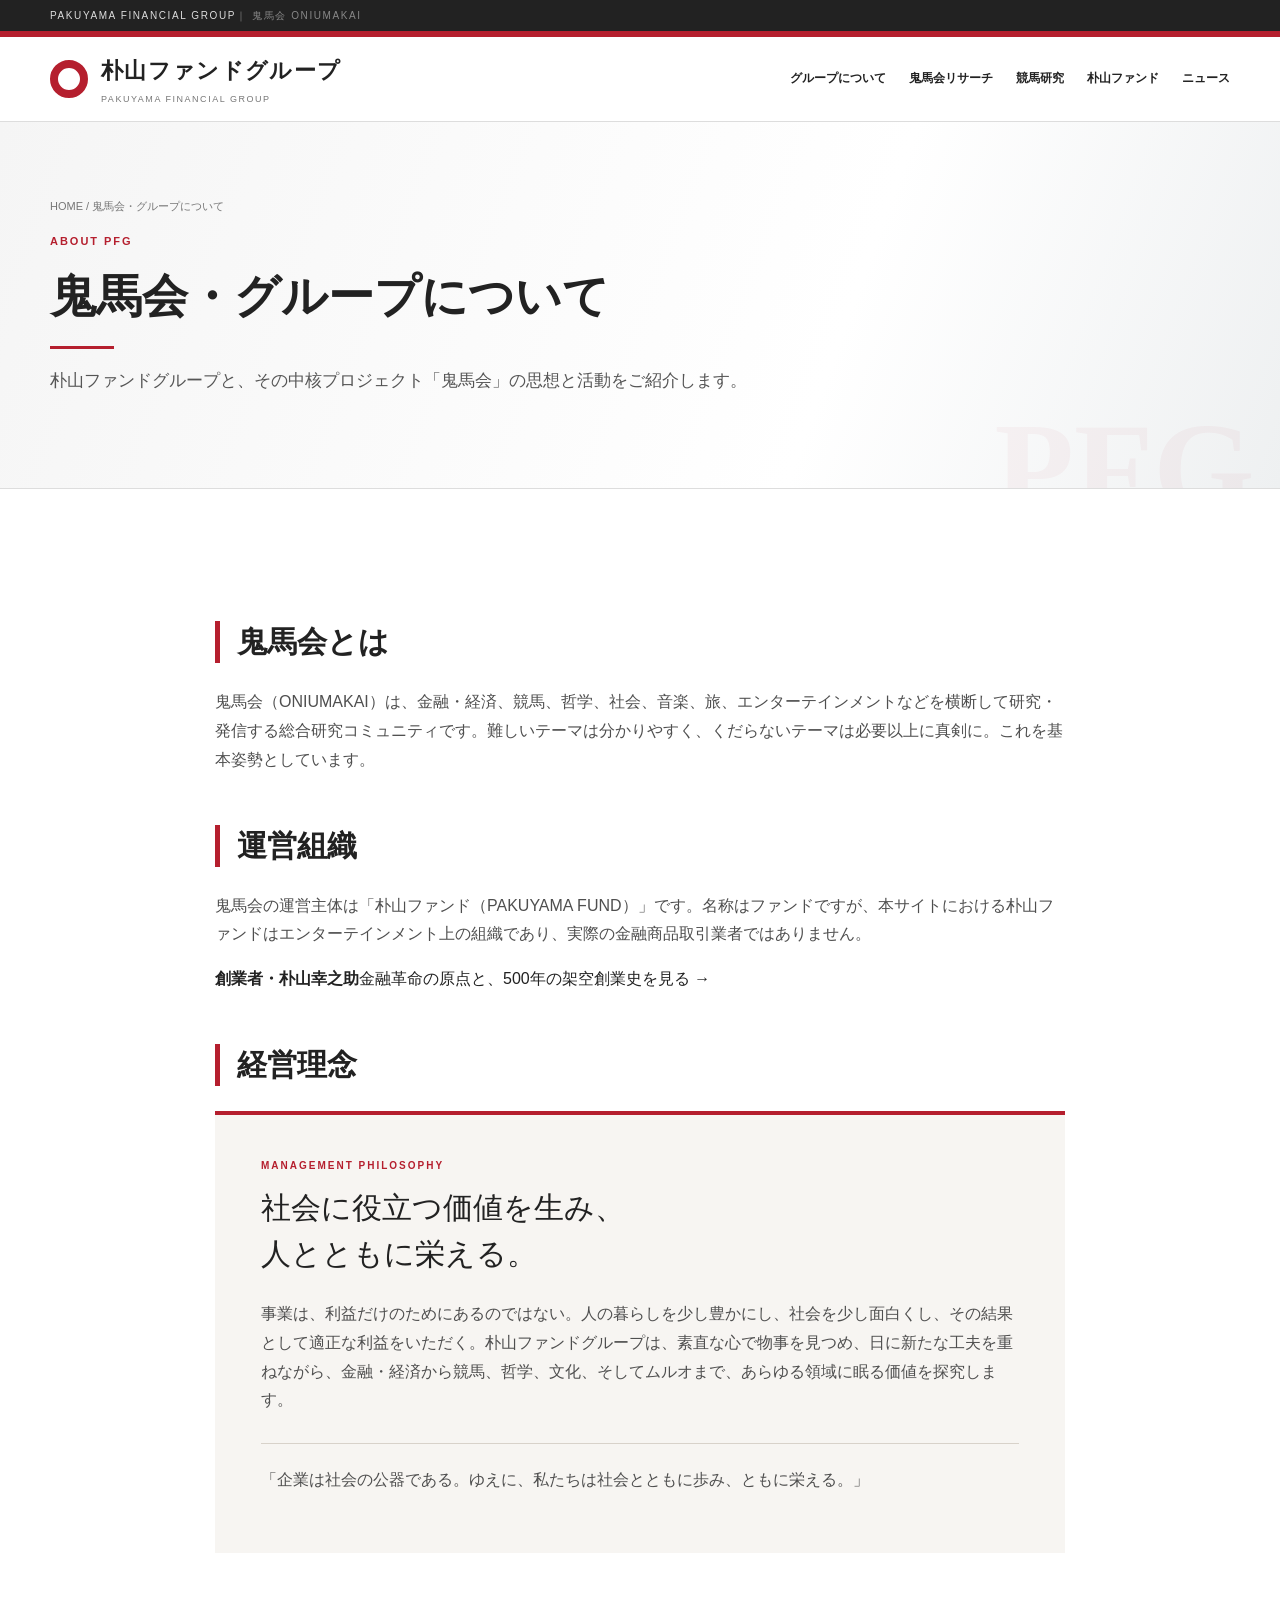
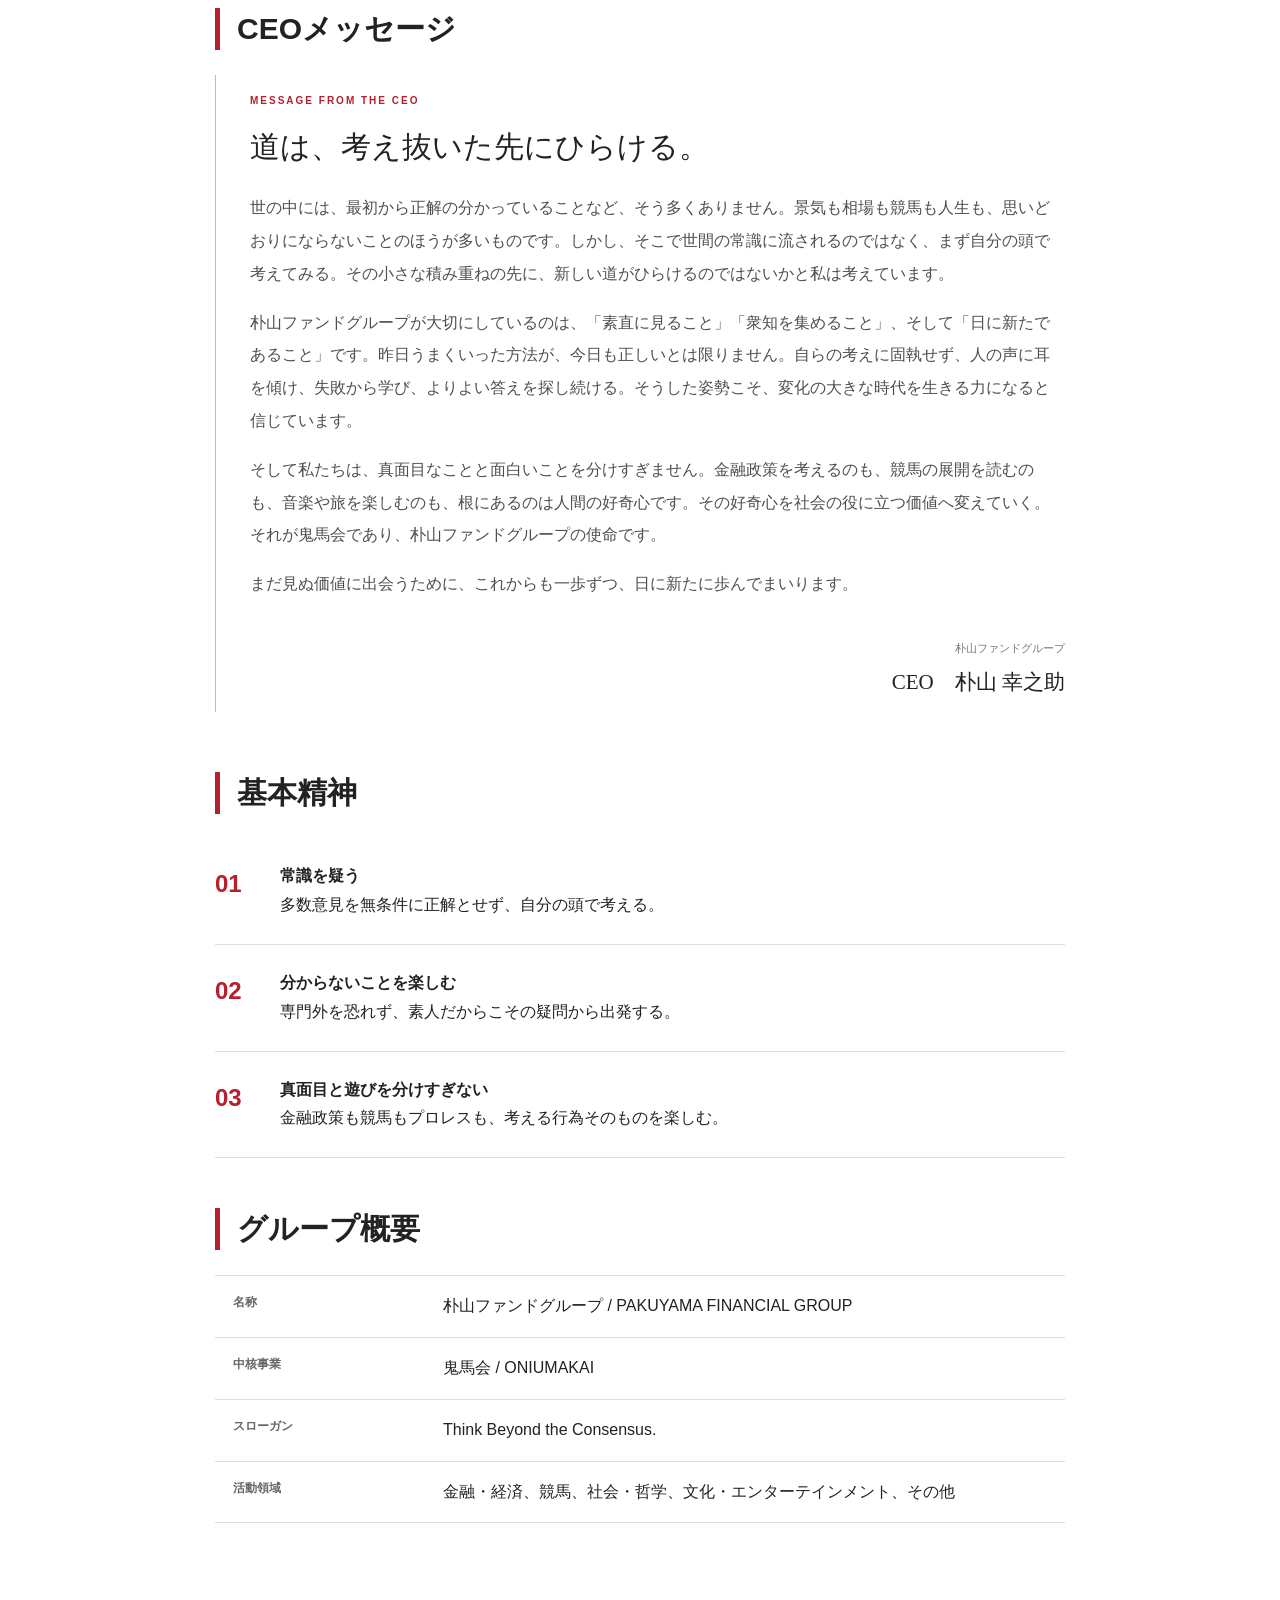
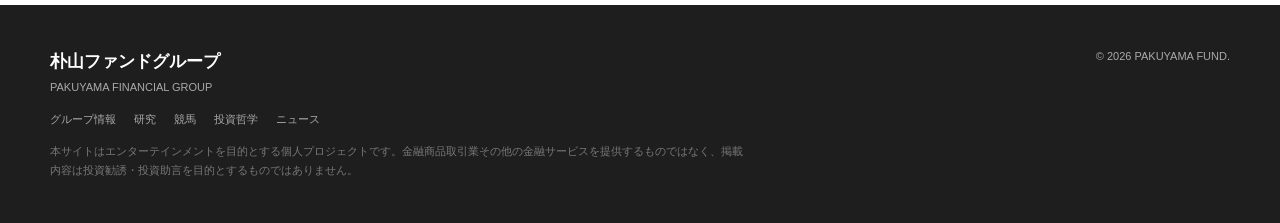
==== commit 70bfeeff: "Link founder story from About page" ====
--- a/about.html
+++ b/about.html
@@ -1 +1 @@
-<!doctype html><html lang="ja"><head><meta charset="utf-8"><meta name="viewport" content="width=device-width,initial-scale=1"><title>グループについて | 朴山ファンドグループ</title><link rel="stylesheet" href="style.css"></head><body><div class="corpbar"><div class="wrap">PAKUYAMA FINANCIAL GROUP <span>｜ 鬼馬会 ONIUMAKAI</span></div></div><div class="topline"></div><header><div class="wrap head"><a class="logo" href="index.html"><div class="mark"></div><div><strong>朴山ファンドグループ</strong><small>PAKUYAMA FINANCIAL GROUP</small></div></a><nav class="nav"><a href="about.html">グループについて</a><a href="research.html">鬼馬会リサーチ</a><a href="keiba.html">競馬研究</a><a href="fund.html">朴山ファンド</a><a href="news.html">ニュース</a></nav><div class="mobile">MENU</div></div></header><div class="page-hero"><div class="wrap"><div class="breadcrumb"><a href="index.html">HOME</a> / 鬼馬会・グループについて</div><div class="eyebrow">ABOUT PFG</div><h1>鬼馬会・グループについて</h1><div class="page-accent"></div><p class="lead">朴山ファンドグループと、その中核プロジェクト「鬼馬会」の思想と活動をご紹介します。</p></div></div><main><section><div class="wrap article"><h2>鬼馬会とは</h2><p>鬼馬会（ONIUMAKAI）は、金融・経済、競馬、哲学、社会、音楽、旅、エンターテインメントなどを横断して研究・発信する総合研究コミュニティです。難しいテーマは分かりやすく、くだらないテーマは必要以上に真剣に。これを基本姿勢としています。</p><h2>運営組織</h2><p>鬼馬会の運営主体は「朴山ファンド（PAKUYAMA FUND）」です。名称はファンドですが、本サイトにおける朴山ファンドはエンターテインメント上の組織であり、実際の金融商品取引業者ではありません。</p><h2>経営理念</h2><div class="philosophy-box"><div class="philosophy-kicker">MANAGEMENT PHILOSOPHY</div><h3>社会に役立つ価値を生み、<br>人とともに栄える。</h3><p>事業は、利益だけのためにあるのではない。人の暮らしを少し豊かにし、社会を少し面白くし、その結果として適正な利益をいただく。朴山ファンドグループは、素直な心で物事を見つめ、日に新たな工夫を重ねながら、金融・経済から競馬、哲学、文化、そしてムルオまで、あらゆる領域に眠る価値を探究します。</p><p class="philosophy-line">「企業は社会の公器である。ゆえに、私たちは社会とともに歩み、ともに栄える。」</p></div><h2>CEOメッセージ</h2><div class="ceo-message"><div class="ceo-title"><small>MESSAGE FROM THE CEO</small><h3>道は、考え抜いた先にひらける。</h3></div><p>世の中には、最初から正解の分かっていることなど、そう多くありません。景気も相場も競馬も人生も、思いどおりにならないことのほうが多いものです。しかし、そこで世間の常識に流されるのではなく、まず自分の頭で考えてみる。その小さな積み重ねの先に、新しい道がひらけるのではないかと私は考えています。</p><p>朴山ファンドグループが大切にしているのは、「素直に見ること」「衆知を集めること」、そして「日に新たであること」です。昨日うまくいった方法が、今日も正しいとは限りません。自らの考えに固執せず、人の声に耳を傾け、失敗から学び、よりよい答えを探し続ける。そうした姿勢こそ、変化の大きな時代を生きる力になると信じています。</p><p>そして私たちは、真面目なことと面白いことを分けすぎません。金融政策を考えるのも、競馬の展開を読むのも、音楽や旅を楽しむのも、根にあるのは人間の好奇心です。その好奇心を社会の役に立つ価値へ変えていく。それが鬼馬会であり、朴山ファンドグループの使命です。</p><p>まだ見ぬ価値に出会うために、これからも一歩ずつ、日に新たに歩んでまいります。</p><div class="ceo-sign"><span>朴山ファンドグループ</span><b>CEO　朴山 幸之助</b></div></div><h2>基本精神</h2><div class="principles"><div class="principle"><div class="n">01</div><div><b>常識を疑う</b><br>多数意見を無条件に正解とせず、自分の頭で考える。</div></div><div class="principle"><div class="n">02</div><div><b>分からないことを楽しむ</b><br>専門外を恐れず、素人だからこその疑問から出発する。</div></div><div class="principle"><div class="n">03</div><div><b>真面目と遊びを分けすぎない</b><br>金融政策も競馬もプロレスも、考える行為そのものを楽しむ。</div></div></div><h2>グループ概要</h2><div class="profile"><div class="row"><b>名称</b><span>朴山ファンドグループ / PAKUYAMA FINANCIAL GROUP</span></div><div class="row"><b>中核事業</b><span>鬼馬会 / ONIUMAKAI</span></div><div class="row"><b>スローガン</b><span>Think Beyond the Consensus.</span></div><div class="row"><b>活動領域</b><span>金融・経済、競馬、社会・哲学、文化・エンターテインメント、その他</span></div></div></div></section></main><footer><div class="wrap foot"><div><strong>朴山ファンドグループ</strong><div>PAKUYAMA FINANCIAL GROUP</div><div class="footnav"><a href="about.html">グループ情報</a><a href="research.html">研究</a><a href="keiba.html">競馬</a><a href="fund.html">投資哲学</a><a href="news.html">ニュース</a></div><div class="disc">本サイトはエンターテインメントを目的とする個人プロジェクトです。金融商品取引業その他の金融サービスを提供するものではなく、掲載内容は投資勧誘・投資助言を目的とするものではありません。</div></div><div>© 2026 PAKUYAMA FUND.</div></div></footer></body></html>+<!doctype html><html lang="ja"><head><meta charset="utf-8"><meta name="viewport" content="width=device-width,initial-scale=1"><title>グループについて | 朴山ファンドグループ</title><link rel="stylesheet" href="style.css"></head><body><div class="corpbar"><div class="wrap">PAKUYAMA FINANCIAL GROUP <span>｜ 鬼馬会 ONIUMAKAI</span></div></div><div class="topline"></div><header><div class="wrap head"><a class="logo" href="index.html"><div class="mark"></div><div><strong>朴山ファンドグループ</strong><small>PAKUYAMA FINANCIAL GROUP</small></div></a><nav class="nav"><a href="about.html">グループについて</a><a href="research.html">鬼馬会リサーチ</a><a href="keiba.html">競馬研究</a><a href="fund.html">朴山ファンド</a><a href="news.html">ニュース</a></nav><div class="mobile">MENU</div></div></header><div class="page-hero"><div class="wrap"><div class="breadcrumb"><a href="index.html">HOME</a> / 鬼馬会・グループについて</div><div class="eyebrow">ABOUT PFG</div><h1>鬼馬会・グループについて</h1><div class="page-accent"></div><p class="lead">朴山ファンドグループと、その中核プロジェクト「鬼馬会」の思想と活動をご紹介します。</p></div></div><main><section><div class="wrap article"><h2>鬼馬会とは</h2><p>鬼馬会（ONIUMAKAI）は、金融・経済、競馬、哲学、社会、音楽、旅、エンターテインメントなどを横断して研究・発信する総合研究コミュニティです。難しいテーマは分かりやすく、くだらないテーマは必要以上に真剣に。これを基本姿勢としています。</p><h2>運営組織</h2><p>鬼馬会の運営主体は「朴山ファンド（PAKUYAMA FUND）」です。名称はファンドですが、本サイトにおける朴山ファンドはエンターテインメント上の組織であり、実際の金融商品取引業者ではありません。</p><div class="founder-link"><a href="founder.html"><b>創業者・朴山幸之助</b><span>金融革命の原点と、500年の架空創業史を見る →</span></a></div><h2>経営理念</h2><div class="philosophy-box"><div class="philosophy-kicker">MANAGEMENT PHILOSOPHY</div><h3>社会に役立つ価値を生み、<br>人とともに栄える。</h3><p>事業は、利益だけのためにあるのではない。人の暮らしを少し豊かにし、社会を少し面白くし、その結果として適正な利益をいただく。朴山ファンドグループは、素直な心で物事を見つめ、日に新たな工夫を重ねながら、金融・経済から競馬、哲学、文化、そしてムルオまで、あらゆる領域に眠る価値を探究します。</p><p class="philosophy-line">「企業は社会の公器である。ゆえに、私たちは社会とともに歩み、ともに栄える。」</p></div><h2>CEOメッセージ</h2><div class="ceo-message"><div class="ceo-title"><small>MESSAGE FROM THE CEO</small><h3>道は、考え抜いた先にひらける。</h3></div><p>世の中には、最初から正解の分かっていることなど、そう多くありません。景気も相場も競馬も人生も、思いどおりにならないことのほうが多いものです。しかし、そこで世間の常識に流されるのではなく、まず自分の頭で考えてみる。その小さな積み重ねの先に、新しい道がひらけるのではないかと私は考えています。</p><p>朴山ファンドグループが大切にしているのは、「素直に見ること」「衆知を集めること」、そして「日に新たであること」です。昨日うまくいった方法が、今日も正しいとは限りません。自らの考えに固執せず、人の声に耳を傾け、失敗から学び、よりよい答えを探し続ける。そうした姿勢こそ、変化の大きな時代を生きる力になると信じています。</p><p>そして私たちは、真面目なことと面白いことを分けすぎません。金融政策を考えるのも、競馬の展開を読むのも、音楽や旅を楽しむのも、根にあるのは人間の好奇心です。その好奇心を社会の役に立つ価値へ変えていく。それが鬼馬会であり、朴山ファンドグループの使命です。</p><p>まだ見ぬ価値に出会うために、これからも一歩ずつ、日に新たに歩んでまいります。</p><div class="ceo-sign"><span>朴山ファンドグループ</span><b>CEO　朴山 幸之助</b></div></div><h2>基本精神</h2><div class="principles"><div class="principle"><div class="n">01</div><div><b>常識を疑う</b><br>多数意見を無条件に正解とせず、自分の頭で考える。</div></div><div class="principle"><div class="n">02</div><div><b>分からないことを楽しむ</b><br>専門外を恐れず、素人だからこその疑問から出発する。</div></div><div class="principle"><div class="n">03</div><div><b>真面目と遊びを分けすぎない</b><br>金融政策も競馬もプロレスも、考える行為そのものを楽しむ。</div></div></div><h2>グループ概要</h2><div class="profile"><div class="row"><b>名称</b><span>朴山ファンドグループ / PAKUYAMA FINANCIAL GROUP</span></div><div class="row"><b>中核事業</b><span>鬼馬会 / ONIUMAKAI</span></div><div class="row"><b>スローガン</b><span>Think Beyond the Consensus.</span></div><div class="row"><b>活動領域</b><span>金融・経済、競馬、社会・哲学、文化・エンターテインメント、その他</span></div></div></div></section></main><footer><div class="wrap foot"><div><strong>朴山ファンドグループ</strong><div>PAKUYAMA FINANCIAL GROUP</div><div class="footnav"><a href="about.html">グループ情報</a><a href="research.html">研究</a><a href="keiba.html">競馬</a><a href="fund.html">投資哲学</a><a href="news.html">ニュース</a></div><div class="disc">本サイトはエンターテインメントを目的とする個人プロジェクトです。金融商品取引業その他の金融サービスを提供するものではなく、掲載内容は投資勧誘・投資助言を目的とするものではありません。</div></div><div>© 2026 PAKUYAMA FUND.</div></div></footer></body></html>
--- a/style.css
+++ b/style.css
@@ -14,3 +14,14 @@
 .page-accent{width:64px;height:3px;background:var(--red);margin-top:22px}
 .page-hero{background:linear-gradient(110deg,#f5f5f5,#fff 65%,#eef0f1);position:relative;overflow:hidden}
 .page-hero:after{content:"PFG";position:absolute;right:2%;bottom:-45px;font:900 130px/1 Georgia,serif;color:rgba(176,24,43,.04)}
+
+.philosophy-box{margin:25px 0 55px;padding:42px 46px;background:#f7f5f2;border-top:4px solid var(--red)}
+.philosophy-kicker,.ceo-title small{font-size:10px;font-weight:800;letter-spacing:.2em;color:var(--red)}
+.philosophy-box h3,.ceo-title h3{font-family:Georgia,"Yu Mincho",serif;font-size:30px;line-height:1.55;font-weight:500;margin:10px 0 22px}
+.philosophy-line{margin-top:28px;padding-top:22px;border-top:1px solid #d8d2ca;font-family:"Yu Mincho",serif;font-size:16px}
+.ceo-message{margin:25px 0 60px;padding:10px 0 10px 34px;border-left:1px solid #bbb}
+.ceo-message p{line-height:2.05}
+.ceo-sign{margin-top:38px;text-align:right}.ceo-sign span{display:block;font-size:11px;color:#777}.ceo-sign b{display:block;margin-top:5px;font-family:"Yu Mincho",serif;font-size:21px;font-weight:500}
+@media(max-width:800px){.philosophy-box{padding:28px 24px}.philosophy-box h3,.ceo-title h3{font-size:25px}.ceo-message{padding-left:20px}}
+
+.founder-page{background:#fff}.founder-hero{padding:0;background:linear-gradient(110deg,#07111c,#13283b);color:#fff;overflow:hidden}.founder-grid{min-height:570px;display:grid;grid-template-columns:1.1fr .9fr;align-items:center;gap:60px}.founder-hero h1{font-family:"Yu Mincho",Georgia,serif;font-weight:500;font-size:58px;margin:15px 0}.founder-catch{font-family:"Yu Mincho",serif;font-size:34px;line-height:1.6}.founder-hero p:not(.founder-catch){color:#c7d0d7;max-width:650px}.founder-portrait{height:440px;border:1px solid rgba(255,255,255,.18);background:radial-gradient(circle at 50% 32%,#5d6670 0,#273544 30%,#0a131d 72%);display:flex;flex-direction:column;align-items:center;justify-content:center;box-shadow:0 30px 80px rgba(0,0,0,.35)}.portrait-monogram{width:180px;height:180px;border:1px solid #b89562;border-radius:50%;display:flex;align-items:center;justify-content:center;font:500 92px/1 "Yu Mincho",serif;color:#d9c29e}.portrait-caption{text-align:center;margin-top:30px;letter-spacing:.16em;font-size:10px;color:#aaa}.portrait-caption b{font-size:15px;color:#fff}.founder-quote{background:#f4efe6;padding:52px 0;border-bottom:1px solid #ded4c5}.founder-quote p{font:500 27px/1.8 "Yu Mincho",serif;margin:0}.founder-quote b{display:block;margin-top:12px;color:#7b6546}.history{margin:35px 0 70px;border-left:1px solid #bbb}.history-item{position:relative;padding:5px 0 32px 42px}.history-item:before{content:"";position:absolute;left:-6px;top:9px;width:11px;height:11px;border-radius:50%;background:#777}.history-item time{font-size:11px;font-weight:800;letter-spacing:.08em;color:#8c6b3f}.history-item h3{font:500 23px/1.4 "Yu Mincho",serif;margin:5px 0}.history-item p{margin:0}.history-item.highlight{background:#f8f4ed;padding:25px 28px 28px 42px}.history-item.highlight:before{background:var(--red)}.founder-profile{margin-top:65px;padding:42px;background:#101b26;color:#fff;display:grid;grid-template-columns:1fr 170px;gap:40px;align-items:center}.founder-profile small{color:#c8a36b;letter-spacing:.18em}.founder-profile p{color:#c7d0d7}.founder-seal{width:145px;height:145px;border:1px solid #c8a36b;border-radius:50%;display:flex;flex-direction:column;align-items:center;justify-content:center;font:600 35px Georgia,serif;color:#c8a36b}.founder-seal span{font-size:8px;letter-spacing:.18em;margin-top:5px}@media(max-width:820px){.founder-grid{grid-template-columns:1fr;min-height:auto;padding:70px 0}.founder-hero h1{font-size:44px}.founder-catch{font-size:27px}.founder-portrait{height:300px}.founder-profile{grid-template-columns:1fr}.founder-seal{display:none}}
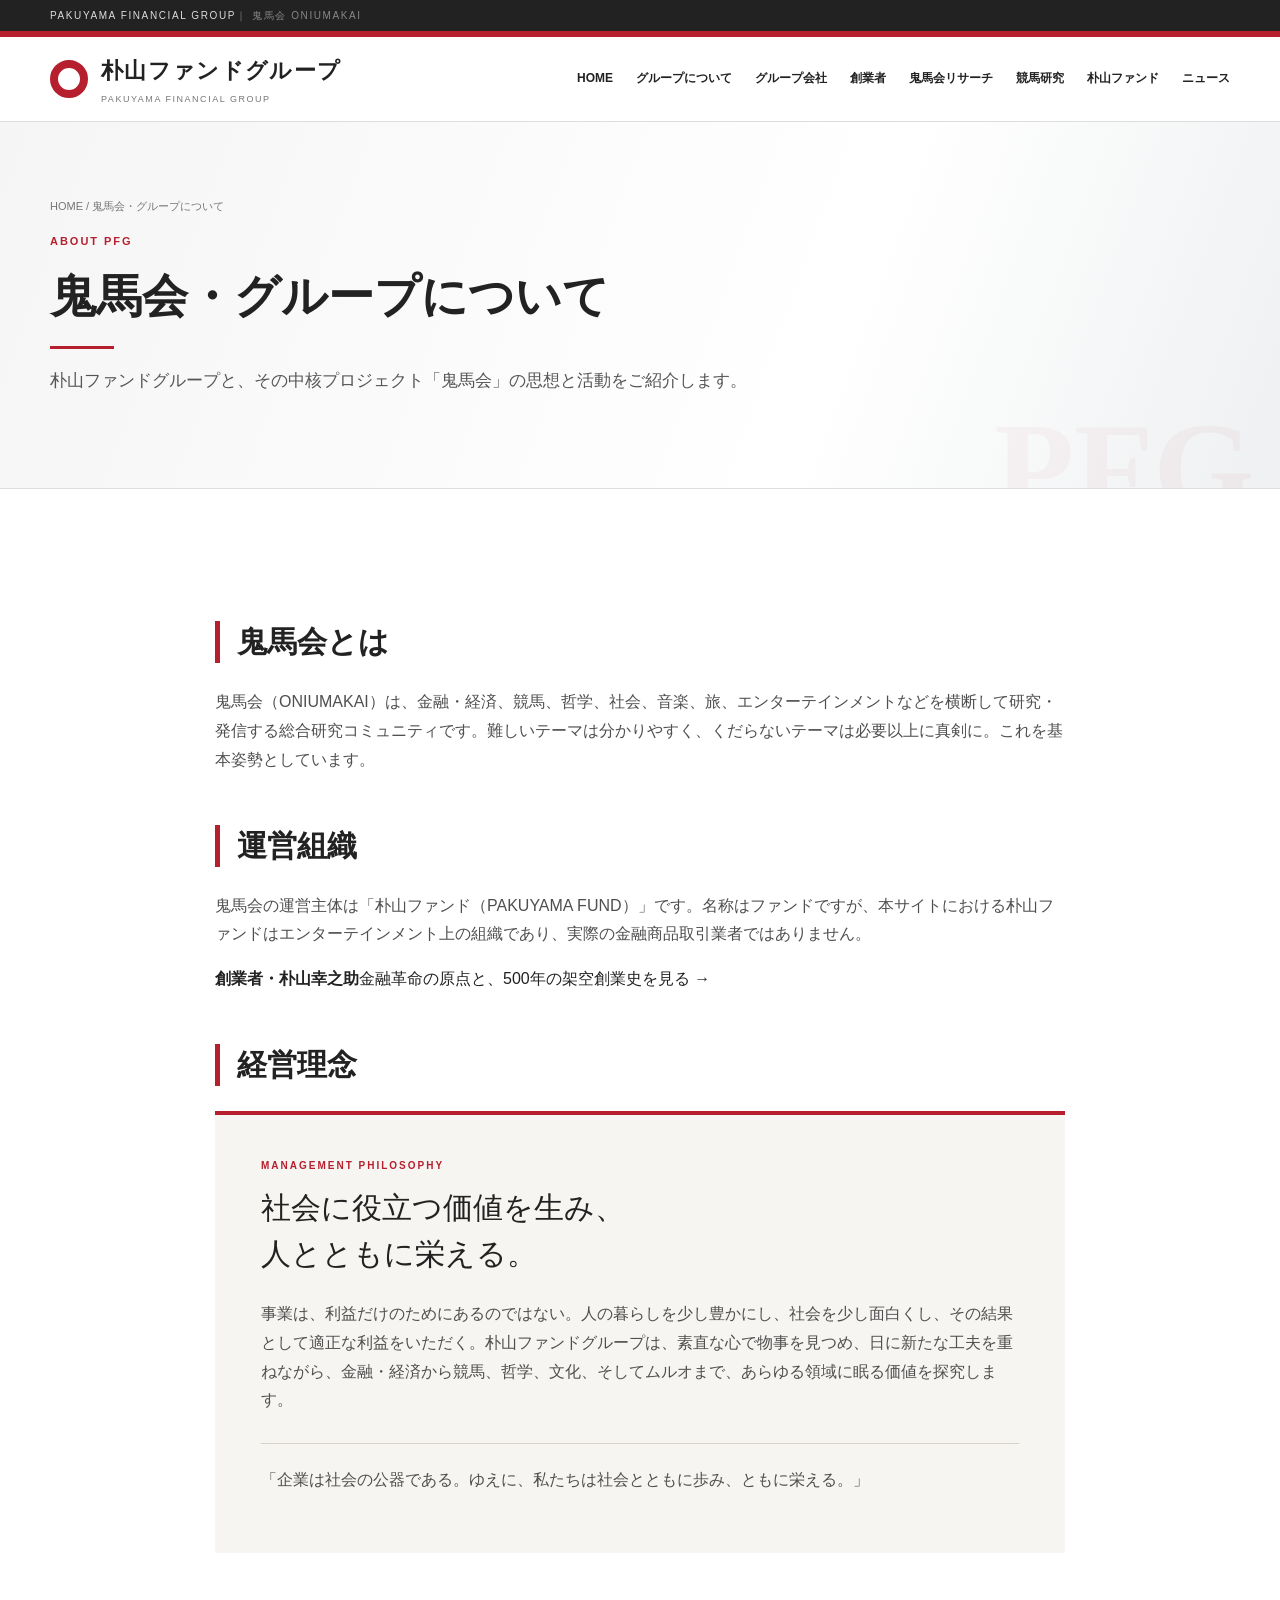
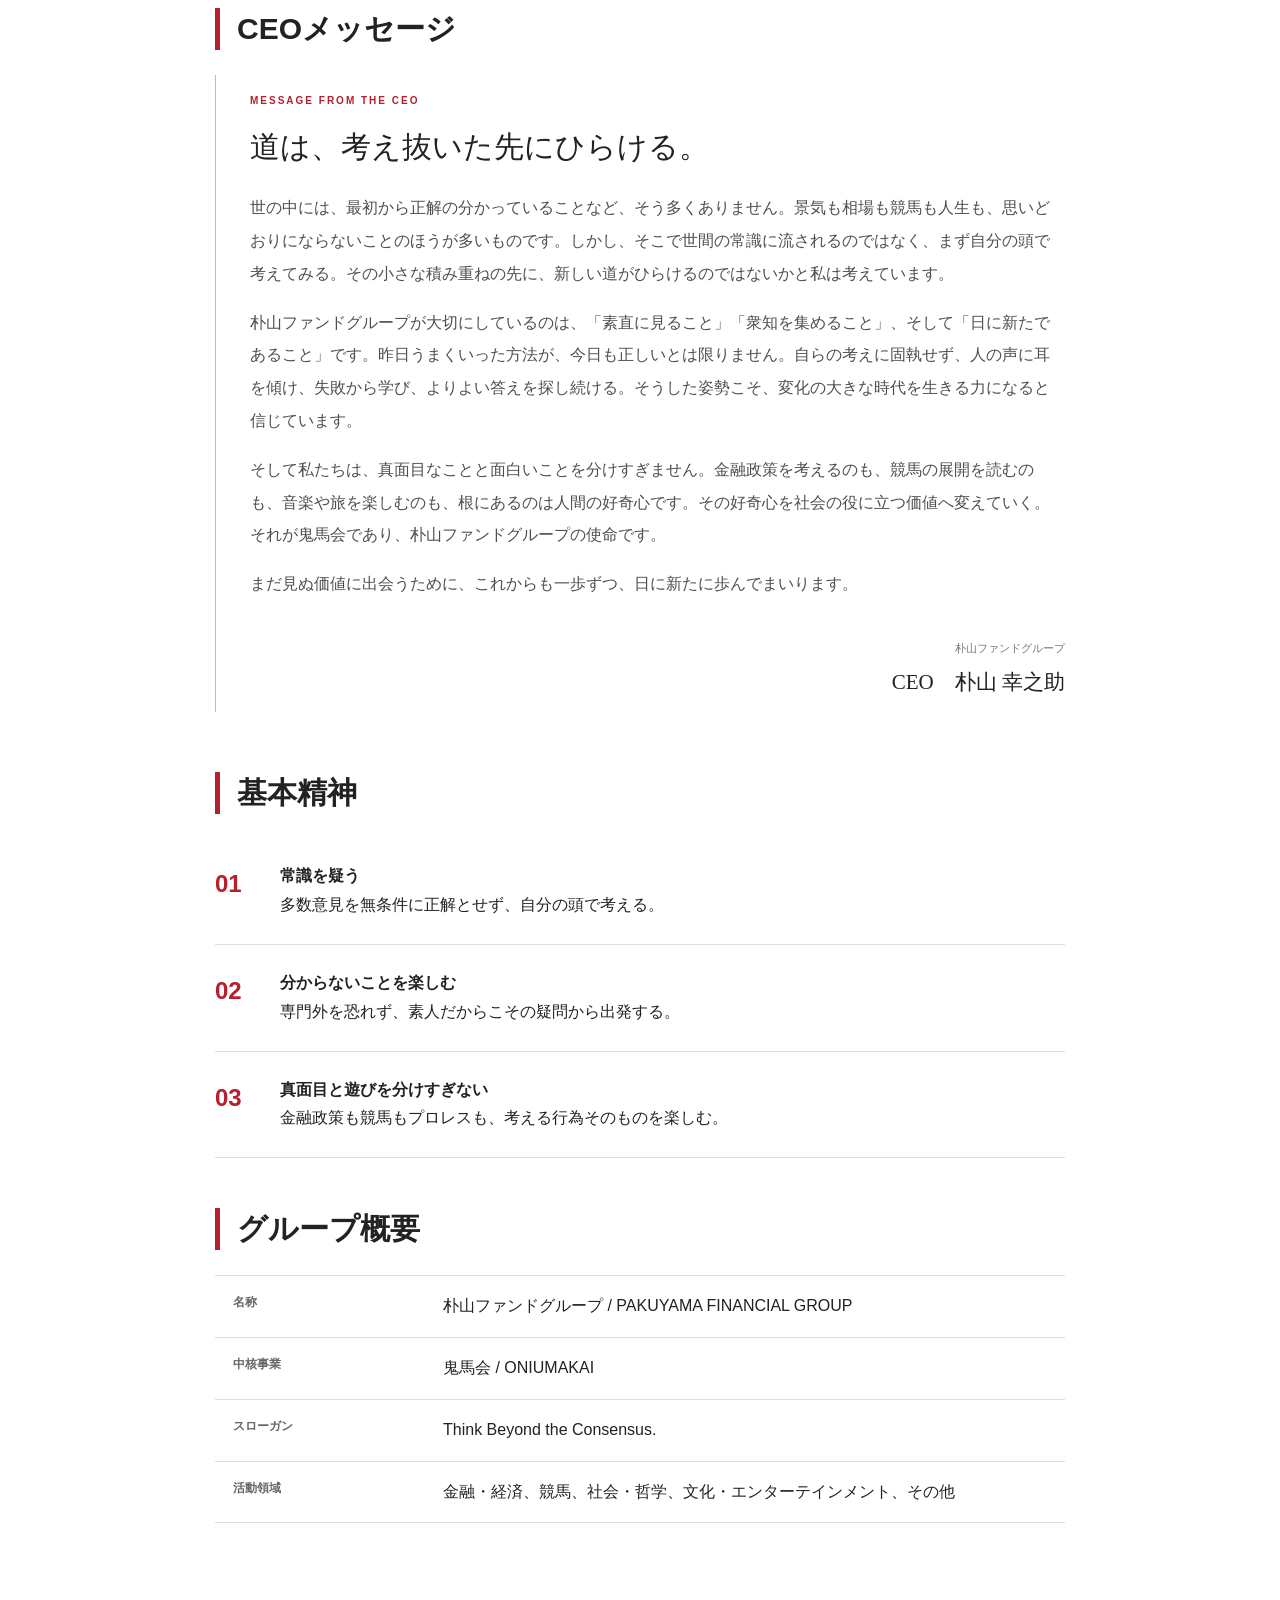
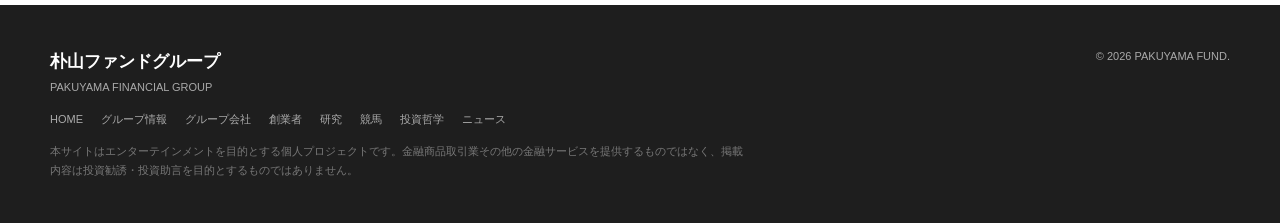
==== commit d4109af7: "Unify site navigation on about.html" ====
--- a/about.html
+++ b/about.html
@@ -1 +1 @@
-<!doctype html><html lang="ja"><head><meta charset="utf-8"><meta name="viewport" content="width=device-width,initial-scale=1"><title>グループについて | 朴山ファンドグループ</title><link rel="stylesheet" href="style.css"></head><body><div class="corpbar"><div class="wrap">PAKUYAMA FINANCIAL GROUP <span>｜ 鬼馬会 ONIUMAKAI</span></div></div><div class="topline"></div><header><div class="wrap head"><a class="logo" href="index.html"><div class="mark"></div><div><strong>朴山ファンドグループ</strong><small>PAKUYAMA FINANCIAL GROUP</small></div></a><nav class="nav"><a href="about.html">グループについて</a><a href="research.html">鬼馬会リサーチ</a><a href="keiba.html">競馬研究</a><a href="fund.html">朴山ファンド</a><a href="news.html">ニュース</a></nav><div class="mobile">MENU</div></div></header><div class="page-hero"><div class="wrap"><div class="breadcrumb"><a href="index.html">HOME</a> / 鬼馬会・グループについて</div><div class="eyebrow">ABOUT PFG</div><h1>鬼馬会・グループについて</h1><div class="page-accent"></div><p class="lead">朴山ファンドグループと、その中核プロジェクト「鬼馬会」の思想と活動をご紹介します。</p></div></div><main><section><div class="wrap article"><h2>鬼馬会とは</h2><p>鬼馬会（ONIUMAKAI）は、金融・経済、競馬、哲学、社会、音楽、旅、エンターテインメントなどを横断して研究・発信する総合研究コミュニティです。難しいテーマは分かりやすく、くだらないテーマは必要以上に真剣に。これを基本姿勢としています。</p><h2>運営組織</h2><p>鬼馬会の運営主体は「朴山ファンド（PAKUYAMA FUND）」です。名称はファンドですが、本サイトにおける朴山ファンドはエンターテインメント上の組織であり、実際の金融商品取引業者ではありません。</p><div class="founder-link"><a href="founder.html"><b>創業者・朴山幸之助</b><span>金融革命の原点と、500年の架空創業史を見る →</span></a></div><h2>経営理念</h2><div class="philosophy-box"><div class="philosophy-kicker">MANAGEMENT PHILOSOPHY</div><h3>社会に役立つ価値を生み、<br>人とともに栄える。</h3><p>事業は、利益だけのためにあるのではない。人の暮らしを少し豊かにし、社会を少し面白くし、その結果として適正な利益をいただく。朴山ファンドグループは、素直な心で物事を見つめ、日に新たな工夫を重ねながら、金融・経済から競馬、哲学、文化、そしてムルオまで、あらゆる領域に眠る価値を探究します。</p><p class="philosophy-line">「企業は社会の公器である。ゆえに、私たちは社会とともに歩み、ともに栄える。」</p></div><h2>CEOメッセージ</h2><div class="ceo-message"><div class="ceo-title"><small>MESSAGE FROM THE CEO</small><h3>道は、考え抜いた先にひらける。</h3></div><p>世の中には、最初から正解の分かっていることなど、そう多くありません。景気も相場も競馬も人生も、思いどおりにならないことのほうが多いものです。しかし、そこで世間の常識に流されるのではなく、まず自分の頭で考えてみる。その小さな積み重ねの先に、新しい道がひらけるのではないかと私は考えています。</p><p>朴山ファンドグループが大切にしているのは、「素直に見ること」「衆知を集めること」、そして「日に新たであること」です。昨日うまくいった方法が、今日も正しいとは限りません。自らの考えに固執せず、人の声に耳を傾け、失敗から学び、よりよい答えを探し続ける。そうした姿勢こそ、変化の大きな時代を生きる力になると信じています。</p><p>そして私たちは、真面目なことと面白いことを分けすぎません。金融政策を考えるのも、競馬の展開を読むのも、音楽や旅を楽しむのも、根にあるのは人間の好奇心です。その好奇心を社会の役に立つ価値へ変えていく。それが鬼馬会であり、朴山ファンドグループの使命です。</p><p>まだ見ぬ価値に出会うために、これからも一歩ずつ、日に新たに歩んでまいります。</p><div class="ceo-sign"><span>朴山ファンドグループ</span><b>CEO　朴山 幸之助</b></div></div><h2>基本精神</h2><div class="principles"><div class="principle"><div class="n">01</div><div><b>常識を疑う</b><br>多数意見を無条件に正解とせず、自分の頭で考える。</div></div><div class="principle"><div class="n">02</div><div><b>分からないことを楽しむ</b><br>専門外を恐れず、素人だからこその疑問から出発する。</div></div><div class="principle"><div class="n">03</div><div><b>真面目と遊びを分けすぎない</b><br>金融政策も競馬もプロレスも、考える行為そのものを楽しむ。</div></div></div><h2>グループ概要</h2><div class="profile"><div class="row"><b>名称</b><span>朴山ファンドグループ / PAKUYAMA FINANCIAL GROUP</span></div><div class="row"><b>中核事業</b><span>鬼馬会 / ONIUMAKAI</span></div><div class="row"><b>スローガン</b><span>Think Beyond the Consensus.</span></div><div class="row"><b>活動領域</b><span>金融・経済、競馬、社会・哲学、文化・エンターテインメント、その他</span></div></div></div></section></main><footer><div class="wrap foot"><div><strong>朴山ファンドグループ</strong><div>PAKUYAMA FINANCIAL GROUP</div><div class="footnav"><a href="about.html">グループ情報</a><a href="research.html">研究</a><a href="keiba.html">競馬</a><a href="fund.html">投資哲学</a><a href="news.html">ニュース</a></div><div class="disc">本サイトはエンターテインメントを目的とする個人プロジェクトです。金融商品取引業その他の金融サービスを提供するものではなく、掲載内容は投資勧誘・投資助言を目的とするものではありません。</div></div><div>© 2026 PAKUYAMA FUND.</div></div></footer></body></html>+<!doctype html><html lang="ja"><head><meta charset="utf-8"><meta name="viewport" content="width=device-width,initial-scale=1"><title>グループについて | 朴山ファンドグループ</title><link rel="stylesheet" href="style.css"></head><body><div class="corpbar"><div class="wrap">PAKUYAMA FINANCIAL GROUP <span>｜ 鬼馬会 ONIUMAKAI</span></div></div><div class="topline"></div><header><div class="wrap head"><a class="logo" href="index.html"><div class="mark"></div><div><strong>朴山ファンドグループ</strong><small>PAKUYAMA FINANCIAL GROUP</small></div></a><nav class="nav"><a href="index.html">HOME</a><a href="about.html">グループについて</a><a href="group.html">グループ会社</a><a href="founder.html">創業者</a><a href="research.html">鬼馬会リサーチ</a><a href="keiba.html">競馬研究</a><a href="fund.html">朴山ファンド</a><a href="news.html">ニュース</a></nav><div class="mobile">MENU</div></div></header><div class="page-hero"><div class="wrap"><div class="breadcrumb"><a href="index.html">HOME</a> / 鬼馬会・グループについて</div><div class="eyebrow">ABOUT PFG</div><h1>鬼馬会・グループについて</h1><div class="page-accent"></div><p class="lead">朴山ファンドグループと、その中核プロジェクト「鬼馬会」の思想と活動をご紹介します。</p></div></div><main><section><div class="wrap article"><h2>鬼馬会とは</h2><p>鬼馬会（ONIUMAKAI）は、金融・経済、競馬、哲学、社会、音楽、旅、エンターテインメントなどを横断して研究・発信する総合研究コミュニティです。難しいテーマは分かりやすく、くだらないテーマは必要以上に真剣に。これを基本姿勢としています。</p><h2>運営組織</h2><p>鬼馬会の運営主体は「朴山ファンド（PAKUYAMA FUND）」です。名称はファンドですが、本サイトにおける朴山ファンドはエンターテインメント上の組織であり、実際の金融商品取引業者ではありません。</p><div class="founder-link"><a href="founder.html"><b>創業者・朴山幸之助</b><span>金融革命の原点と、500年の架空創業史を見る →</span></a></div><h2>経営理念</h2><div class="philosophy-box"><div class="philosophy-kicker">MANAGEMENT PHILOSOPHY</div><h3>社会に役立つ価値を生み、<br>人とともに栄える。</h3><p>事業は、利益だけのためにあるのではない。人の暮らしを少し豊かにし、社会を少し面白くし、その結果として適正な利益をいただく。朴山ファンドグループは、素直な心で物事を見つめ、日に新たな工夫を重ねながら、金融・経済から競馬、哲学、文化、そしてムルオまで、あらゆる領域に眠る価値を探究します。</p><p class="philosophy-line">「企業は社会の公器である。ゆえに、私たちは社会とともに歩み、ともに栄える。」</p></div><h2>CEOメッセージ</h2><div class="ceo-message"><div class="ceo-title"><small>MESSAGE FROM THE CEO</small><h3>道は、考え抜いた先にひらける。</h3></div><p>世の中には、最初から正解の分かっていることなど、そう多くありません。景気も相場も競馬も人生も、思いどおりにならないことのほうが多いものです。しかし、そこで世間の常識に流されるのではなく、まず自分の頭で考えてみる。その小さな積み重ねの先に、新しい道がひらけるのではないかと私は考えています。</p><p>朴山ファンドグループが大切にしているのは、「素直に見ること」「衆知を集めること」、そして「日に新たであること」です。昨日うまくいった方法が、今日も正しいとは限りません。自らの考えに固執せず、人の声に耳を傾け、失敗から学び、よりよい答えを探し続ける。そうした姿勢こそ、変化の大きな時代を生きる力になると信じています。</p><p>そして私たちは、真面目なことと面白いことを分けすぎません。金融政策を考えるのも、競馬の展開を読むのも、音楽や旅を楽しむのも、根にあるのは人間の好奇心です。その好奇心を社会の役に立つ価値へ変えていく。それが鬼馬会であり、朴山ファンドグループの使命です。</p><p>まだ見ぬ価値に出会うために、これからも一歩ずつ、日に新たに歩んでまいります。</p><div class="ceo-sign"><span>朴山ファンドグループ</span><b>CEO　朴山 幸之助</b></div></div><h2>基本精神</h2><div class="principles"><div class="principle"><div class="n">01</div><div><b>常識を疑う</b><br>多数意見を無条件に正解とせず、自分の頭で考える。</div></div><div class="principle"><div class="n">02</div><div><b>分からないことを楽しむ</b><br>専門外を恐れず、素人だからこその疑問から出発する。</div></div><div class="principle"><div class="n">03</div><div><b>真面目と遊びを分けすぎない</b><br>金融政策も競馬もプロレスも、考える行為そのものを楽しむ。</div></div></div><h2>グループ概要</h2><div class="profile"><div class="row"><b>名称</b><span>朴山ファンドグループ / PAKUYAMA FINANCIAL GROUP</span></div><div class="row"><b>中核事業</b><span>鬼馬会 / ONIUMAKAI</span></div><div class="row"><b>スローガン</b><span>Think Beyond the Consensus.</span></div><div class="row"><b>活動領域</b><span>金融・経済、競馬、社会・哲学、文化・エンターテインメント、その他</span></div></div></div></section></main><footer><div class="wrap foot"><div><strong>朴山ファンドグループ</strong><div>PAKUYAMA FINANCIAL GROUP</div><div class="footnav"><a href="index.html">HOME</a><a href="about.html">グループ情報</a><a href="group.html">グループ会社</a><a href="founder.html">創業者</a><a href="research.html">研究</a><a href="keiba.html">競馬</a><a href="fund.html">投資哲学</a><a href="news.html">ニュース</a></div><div class="disc">本サイトはエンターテインメントを目的とする個人プロジェクトです。金融商品取引業その他の金融サービスを提供するものではなく、掲載内容は投資勧誘・投資助言を目的とするものではありません。</div></div><div>© 2026 PAKUYAMA FUND.</div></div></footer></body></html>
--- a/style.css
+++ b/style.css
@@ -25,3 +25,11 @@
 @media(max-width:800px){.philosophy-box{padding:28px 24px}.philosophy-box h3,.ceo-title h3{font-size:25px}.ceo-message{padding-left:20px}}
 
 .founder-page{background:#fff}.founder-hero{padding:0;background:linear-gradient(110deg,#07111c,#13283b);color:#fff;overflow:hidden}.founder-grid{min-height:570px;display:grid;grid-template-columns:1.1fr .9fr;align-items:center;gap:60px}.founder-hero h1{font-family:"Yu Mincho",Georgia,serif;font-weight:500;font-size:58px;margin:15px 0}.founder-catch{font-family:"Yu Mincho",serif;font-size:34px;line-height:1.6}.founder-hero p:not(.founder-catch){color:#c7d0d7;max-width:650px}.founder-portrait{height:440px;border:1px solid rgba(255,255,255,.18);background:radial-gradient(circle at 50% 32%,#5d6670 0,#273544 30%,#0a131d 72%);display:flex;flex-direction:column;align-items:center;justify-content:center;box-shadow:0 30px 80px rgba(0,0,0,.35)}.portrait-monogram{width:180px;height:180px;border:1px solid #b89562;border-radius:50%;display:flex;align-items:center;justify-content:center;font:500 92px/1 "Yu Mincho",serif;color:#d9c29e}.portrait-caption{text-align:center;margin-top:30px;letter-spacing:.16em;font-size:10px;color:#aaa}.portrait-caption b{font-size:15px;color:#fff}.founder-quote{background:#f4efe6;padding:52px 0;border-bottom:1px solid #ded4c5}.founder-quote p{font:500 27px/1.8 "Yu Mincho",serif;margin:0}.founder-quote b{display:block;margin-top:12px;color:#7b6546}.history{margin:35px 0 70px;border-left:1px solid #bbb}.history-item{position:relative;padding:5px 0 32px 42px}.history-item:before{content:"";position:absolute;left:-6px;top:9px;width:11px;height:11px;border-radius:50%;background:#777}.history-item time{font-size:11px;font-weight:800;letter-spacing:.08em;color:#8c6b3f}.history-item h3{font:500 23px/1.4 "Yu Mincho",serif;margin:5px 0}.history-item p{margin:0}.history-item.highlight{background:#f8f4ed;padding:25px 28px 28px 42px}.history-item.highlight:before{background:var(--red)}.founder-profile{margin-top:65px;padding:42px;background:#101b26;color:#fff;display:grid;grid-template-columns:1fr 170px;gap:40px;align-items:center}.founder-profile small{color:#c8a36b;letter-spacing:.18em}.founder-profile p{color:#c7d0d7}.founder-seal{width:145px;height:145px;border:1px solid #c8a36b;border-radius:50%;display:flex;flex-direction:column;align-items:center;justify-content:center;font:600 35px Georgia,serif;color:#c8a36b}.founder-seal span{font-size:8px;letter-spacing:.18em;margin-top:5px}@media(max-width:820px){.founder-grid{grid-template-columns:1fr;min-height:auto;padding:70px 0}.founder-hero h1{font-size:44px}.founder-catch{font-size:27px}.founder-portrait{height:300px}.founder-profile{grid-template-columns:1fr}.founder-seal{display:none}}
+
+.founder-portrait.photo{position:relative;overflow:hidden;background:#0b1117;min-height:500px}
+.founder-portrait.photo img{display:block;width:100%;height:500px;object-fit:cover;object-position:center 18%;filter:saturate(.82) contrast(1.04)}
+.founder-portrait.photo .portrait-caption{position:absolute;left:0;right:0;bottom:0;padding:22px 26px;color:#fff;background:linear-gradient(transparent,rgba(0,0,0,.88));font-size:11px;letter-spacing:.16em}
+.founder-portrait.photo .portrait-caption b{font-size:15px;letter-spacing:.05em}
+@media(max-width:800px){.founder-portrait.photo,.founder-portrait.photo img{min-height:0;height:390px}}
+
+.group-intro{max-width:820px;margin-bottom:65px}.group-intro small{color:var(--red);font-weight:800;letter-spacing:.2em}.group-intro h2{font-family:"Yu Mincho",serif;font-size:35px;font-weight:500}.company-section{margin:65px 0}.company-section>h2{font-size:23px;border-bottom:2px solid #222;padding-bottom:13px}.company-grid{display:grid;grid-template-columns:repeat(2,1fr);gap:18px}.company-grid article{padding:28px;border:1px solid #ddd;background:#fff;min-height:190px}.company-grid article>b{font-size:10px;color:var(--red);letter-spacing:.14em}.company-grid h3{margin:8px 0;font-size:19px}.company-grid p{font-size:13px;color:#666}.company-grid .flagship{background:#182430;color:#fff;border-color:#182430}.company-grid .flagship p{color:#cbd2d8}.company-grid .flagship span{font-size:9px;letter-spacing:.14em;color:#d5a1a7}.security{padding:35px;background:#f2f4f5}@media(max-width:800px){.company-grid{grid-template-columns:1fr}.security{padding:22px}.group-intro h2{font-size:28px}}
